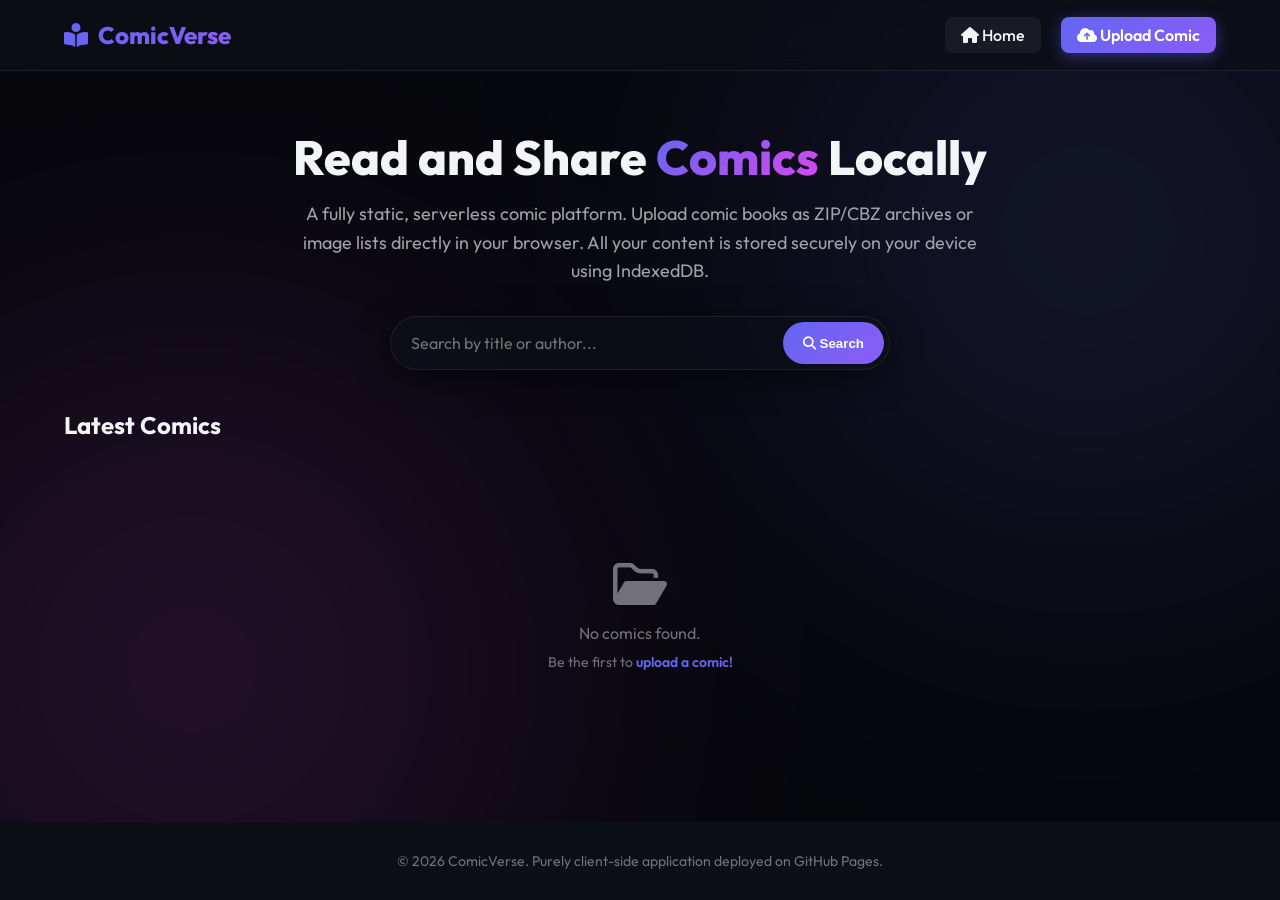
==== index.html @ fcae46ee "Initial comic site" ====
<!DOCTYPE html>
<html lang="en">
<head>
    <meta charset="UTF-8">
    <meta name="viewport" content="width=device-width, initial-scale=1.0">
    <title>ComicVerse - Read and Share Comics</title>
    <!-- FontAwesome for icons -->
    <link rel="stylesheet" href="https://cdnjs.cloudflare.com/ajax/libs/font-awesome/6.4.0/css/all.min.css">
    <!-- Main styles -->
    <link rel="stylesheet" href="static/css/styles.css">
</head>
<body>
    <!-- Background glowing decorative orbs -->
    <div class="glow-bg">
        <div class="glow-orb orb-1"></div>
        <div class="glow-orb orb-2"></div>
    </div>

    <!-- Navigation Header -->
    <header>
        <div class="container navbar">
            <a href="index.html" class="logo">
                <i class="fa-solid fa-book-open-reader"></i>
                <span>ComicVerse</span>
            </a>
            <nav class="nav-links">
                <a href="index.html" class="nav-btn active">
                    <i class="fa-solid fa-house"></i> Home
                </a>
                <a href="upload.html" class="nav-btn nav-btn-primary">
                    <i class="fa-solid fa-cloud-arrow-up"></i> Upload Comic
                </a>
            </nav>
        </div>
    </header>

    <!-- Main Container -->
    <main class="container">
        <!-- Hero Search Section -->
        <section class="hero">
            <h1>Read and Share <span>Comics</span> Locally</h1>
            <p>A fully static, serverless comic platform. Upload comic books as ZIP/CBZ archives or image lists directly in your browser. All your content is stored securely on your device using IndexedDB.</p>
            
            <form action="index.html" method="GET" class="search-form" id="search-form">
                <input type="text" name="search" id="search-input" placeholder="Search by title or author..." class="search-input">
                <button type="submit" class="search-btn">
                    <i class="fa-solid fa-magnifying-glass"></i> Search
                </button>
            </form>
        </section>

        <!-- Comics Grid Section -->
        <section class="container" style="padding: 0;">
            <h2 id="grid-title" style="font-size: 24px; font-weight: 700; margin-bottom: 20px;">Latest Comics</h2>
            
            <div class="comics-grid" id="comics-grid">
                <!-- Loaded dynamically by JavaScript -->
                <div class="no-comics">
                    <i class="fa-solid fa-circle-notch fa-spin" style="font-size: 32px; color: var(--accent-purple); display: block; margin-bottom: 12px;"></i>
                    <p>Loading database...</p>
                </div>
            </div>
        </section>
    </main>

    <!-- Global Footer -->
    <footer>
        <div class="container">
            <p>&copy; 2026 ComicVerse. Purely client-side application deployed on GitHub Pages.</p>
        </div>
    </footer>

    <!-- Database and script -->
    <script src="static/js/db.js"></script>
    <script>
        document.addEventListener('DOMContentLoaded', async () => {
            const searchInput = document.getElementById('search-input');
            const gridTitle = document.getElementById('grid-title');
            const comicsGrid = document.getElementById('comics-grid');

            // Parse query parameters
            const urlParams = new URLSearchParams(window.location.search);
            const searchParam = urlParams.get('search') || '';
            
            if (searchParam) {
                searchInput.value = searchParam;
                gridTitle.innerText = `Search Results for "${searchParam}"`;
            }

            try {
                // Fetch comics from IndexedDB
                const comics = await ComicDB.getAllComics(searchParam);
                comicsGrid.innerHTML = ''; // clear loader

                if (comics.length === 0) {
                    comicsGrid.innerHTML = `
                        <div class="no-comics">
                            <i class="fa-regular fa-folder-open"></i>
                            <p>No comics found.</p>
                            ${!searchParam ? '<p style="font-size:14px; margin-top:10px;">Be the first to <a href="upload.html" style="color:var(--accent-indigo); font-weight:600; text-decoration:none;">upload a comic!</a></p>' : ''}
                        </div>
                    `;
                    return;
                }

                // Render each comic card
                comics.forEach(comic => {
                    const card = document.createElement('a');
                    card.href = `comic.html?id=${comic.id}`;
                    card.className = 'comic-card';

                    // Cover Art Handler
                    let coverHtml = '';
                    if (comic.coverBlob) {
                        const coverUrl = URL.createObjectURL(comic.coverBlob);
                        coverHtml = `<img src="${coverUrl}" alt="${comic.title}" class="comic-cover" onload="window.URL.revokeObjectURL('${coverUrl}')">`;
                        // Note: we can revoke the object URL immediately when loaded to prevent memory leaks
                    } else {
                        coverHtml = `
                            <div class="comic-placeholder-cover">
                                <i class="fa-solid fa-book"></i>
                                <span>${escapeHTML(comic.title)}</span>
                            </div>
                        `;
                    }

                    card.innerHTML = `
                        <div class="comic-cover-wrapper">
                            ${coverHtml}
                        </div>
                        <div class="comic-info">
                            <h3 class="comic-title">${escapeHTML(comic.title)}</h3>
                            <p class="comic-author">
                                <i class="fa-solid fa-user-pen" style="font-size: 11px; margin-right: 4px;"></i>
                                ${escapeHTML(comic.author || 'Unknown Creator')}
                            </p>
                        </div>
                    `;
                    comicsGrid.appendChild(card);
                });

            } catch (err) {
                console.error(err);
                comicsGrid.innerHTML = `
                    <div class="no-comics" style="color:#f87171;">
                        <i class="fa-solid fa-triangle-exclamation"></i>
                        <p>Failed to load database. Please try reloading the page.</p>
                    </div>
                `;
            }

            function escapeHTML(str) {
                if (!str) return '';
                return str.replace(/[&<>'"]/g, 
                    tag => ({ '&': '&amp;', '<': '&lt;', '>': '&gt;', "'": '&#39;', '"': '&quot;' }[tag] || tag)
                );
            }
        });
    </script>
</body>
</html>
---- static/css/styles.css ----
@import url('https://fonts.googleapis.com/css2?family=Outfit:wght@300;400;500;600;700;800&display=swap');

:root {
    --bg-primary: #07080c;
    --bg-secondary: #0d0f17;
    --bg-card: rgba(20, 22, 35, 0.65);
    
    --accent-indigo: #6366f1;
    --accent-purple: #8b5cf6;
    --accent-pink: #d946ef;
    
    --text-primary: #f3f4f6;
    --text-secondary: #a1a1aa;
    --text-muted: #71717a;
    
    --border-color: rgba(255, 255, 255, 0.07);
    --border-hover: rgba(255, 255, 255, 0.15);
    
    --gradient-primary: linear-gradient(135deg, var(--accent-indigo) 0%, var(--accent-purple) 100%);
    --gradient-glow: linear-gradient(135deg, var(--accent-indigo) 0%, var(--accent-pink) 100%);
    
    --glass-bg: rgba(13, 15, 23, 0.75);
    --glass-blur: blur(12px);
    --glass-border: 1px solid rgba(255, 255, 255, 0.08);
    --glass-shadow: 0 8px 32px 0 rgba(0, 0, 0, 0.5);
    
    --transition-smooth: all 0.3s cubic-bezier(0.4, 0, 0.2, 1);
    --transition-bounce: all 0.5s cubic-bezier(0.175, 0.885, 0.32, 1.275);
}

* {
    margin: 0;
    padding: 0;
    box-sizing: border-box;
}

body {
    background-color: var(--bg-primary);
    color: var(--text-primary);
    font-family: 'Outfit', sans-serif;
    min-height: 100vh;
    display: flex;
    flex-direction: column;
    overflow-x: hidden;
}

/* Custom Scrollbar */
::-webkit-scrollbar {
    width: 8px;
    height: 8px;
}
::-webkit-scrollbar-track {
    background: var(--bg-primary);
}
::-webkit-scrollbar-thumb {
    background: rgba(255, 255, 255, 0.1);
    border-radius: 4px;
}
::-webkit-scrollbar-thumb:hover {
    background: var(--accent-purple);
}

/* Base Layout Container */
.container {
    width: 100%;
    max-width: 1200px;
    margin: 0 auto;
    padding: 0 24px;
}

/* Background Glow Effects */
.glow-bg {
    position: fixed;
    top: 0;
    left: 0;
    width: 100%;
    height: 100%;
    pointer-events: none;
    z-index: -1;
    overflow: hidden;
}
.glow-orb {
    position: absolute;
    border-radius: 50%;
    filter: blur(150px);
    opacity: 0.15;
}
.orb-1 {
    top: -10%;
    right: -10%;
    width: 50vw;
    height: 50vw;
    background: var(--accent-indigo);
}
.orb-2 {
    bottom: -10%;
    left: -10%;
    width: 50vw;
    height: 50vw;
    background: var(--accent-pink);
}

/* Header & Navbar */
header {
    background: var(--glass-bg);
    backdrop-filter: var(--glass-blur);
    -webkit-backdrop-filter: var(--glass-blur);
    border-bottom: var(--glass-border);
    position: sticky;
    top: 0;
    z-index: 100;
}
.navbar {
    display: flex;
    justify-content: space-between;
    align-items: center;
    height: 70px;
}
.logo {
    display: flex;
    align-items: center;
    gap: 10px;
    font-size: 24px;
    font-weight: 800;
    text-decoration: none;
    color: var(--text-primary);
    background: var(--gradient-primary);
    -webkit-background-clip: text;
    -webkit-text-fill-color: transparent;
    transition: var(--transition-smooth);
}
.logo:hover {
    transform: scale(1.02);
}
.nav-links {
    display: flex;
    align-items: center;
    gap: 20px;
}
.nav-btn {
    text-decoration: none;
    color: var(--text-secondary);
    font-weight: 500;
    padding: 8px 16px;
    border-radius: 8px;
    transition: var(--transition-smooth);
}
.nav-btn:hover, .nav-btn.active {
    color: var(--text-primary);
    background: rgba(255, 255, 255, 0.05);
}
.nav-btn-primary {
    background: var(--gradient-primary);
    color: white !important;
    font-weight: 600;
    box-shadow: 0 4px 15px rgba(99, 102, 241, 0.4);
}
.nav-btn-primary:hover {
    transform: translateY(-2px);
    box-shadow: 0 6px 20px rgba(99, 102, 241, 0.6);
}

/* Footer */
footer {
    margin-top: auto;
    padding: 30px 0;
    border-top: var(--border-color);
    background: var(--bg-secondary);
    text-align: center;
    color: var(--text-muted);
    font-size: 14px;
}

/* Flash Messages */
.flash-container {
    margin-top: 20px;
}
.flash-message {
    padding: 12px 20px;
    border-radius: 8px;
    margin-bottom: 12px;
    font-weight: 500;
    display: flex;
    justify-content: space-between;
    align-items: center;
    animation: slideDown 0.3s ease;
}
.flash-success {
    background: rgba(16, 185, 129, 0.15);
    border: 1px solid rgba(16, 185, 129, 0.3);
    color: #34d399;
}
.flash-error {
    background: rgba(239, 68, 68, 0.15);
    border: 1px solid rgba(239, 68, 68, 0.3);
    color: #f87171;
}
.flash-warning {
    background: rgba(245, 158, 11, 0.15);
    border: 1px solid rgba(245, 158, 11, 0.3);
    color: #fbbf24;
}

@keyframes slideDown {
    from { transform: translateY(-10px); opacity: 0; }
    to { transform: translateY(0); opacity: 1; }
}

/* Hero Section */
.hero {
    padding: 60px 0 40px;
    text-align: center;
    max-width: 700px;
    margin: 0 auto;
}
.hero h1 {
    font-size: 48px;
    font-weight: 800;
    margin-bottom: 16px;
    line-height: 1.1;
}
.hero h1 span {
    background: var(--gradient-glow);
    -webkit-background-clip: text;
    -webkit-text-fill-color: transparent;
}
.hero p {
    color: var(--text-secondary);
    font-size: 18px;
    margin-bottom: 30px;
    line-height: 1.6;
}

/* Search Bar */
.search-form {
    max-width: 500px;
    margin: 0 auto;
    position: relative;
}
.search-input {
    width: 100%;
    padding: 16px 20px;
    padding-right: 100px;
    background: var(--glass-bg);
    border: var(--glass-border);
    border-radius: 30px;
    color: var(--text-primary);
    font-family: inherit;
    font-size: 16px;
    transition: var(--transition-smooth);
    box-shadow: var(--glass-shadow);
}
.search-input:focus {
    outline: none;
    border-color: var(--accent-indigo);
    box-shadow: 0 0 0 3px rgba(99, 102, 241, 0.25);
}
.search-btn {
    position: absolute;
    right: 6px;
    top: 6px;
    bottom: 6px;
    padding: 0 20px;
    border: none;
    background: var(--gradient-primary);
    color: white;
    border-radius: 24px;
    font-weight: 600;
    cursor: pointer;
    transition: var(--transition-smooth);
}
.search-btn:hover {
    transform: scale(1.03);
}

/* Main Content: Comic Grid */
.comics-grid {
    display: grid;
    grid-template-columns: repeat(auto-fill, minmax(200px, 1fr));
    gap: 30px;
    padding: 40px 0;
}

.no-comics {
    grid-column: 1 / -1;
    text-align: center;
    padding: 60px 0;
    color: var(--text-muted);
}
.no-comics i {
    font-size: 48px;
    margin-bottom: 15px;
    display: block;
}

/* Comic Card */
.comic-card {
    background: var(--bg-card);
    border: var(--glass-border);
    border-radius: 16px;
    overflow: hidden;
    display: flex;
    flex-direction: column;
    text-decoration: none;
    color: inherit;
    transition: var(--transition-bounce);
    box-shadow: var(--glass-shadow);
    position: relative;
}
.comic-card::before {
    content: '';
    position: absolute;
    inset: 0;
    border-radius: 16px;
    padding: 1px;
    background: linear-gradient(to bottom, rgba(255,255,255,0.1), transparent);
    -webkit-mask: linear-gradient(#fff 0 0) content-box, linear-gradient(#fff 0 0);
    -webkit-mask-composite: xor;
    mask-composite: exclude;
    pointer-events: none;
}
.comic-card:hover {
    transform: translateY(-8px) scale(1.02);
    border-color: var(--accent-purple);
    box-shadow: 0 12px 30px rgba(139, 92, 246, 0.2);
}
.comic-cover-wrapper {
    position: relative;
    aspect-ratio: 2 / 3;
    width: 100%;
    overflow: hidden;
    background-color: var(--bg-secondary);
}
.comic-cover {
    width: 100%;
    height: 100%;
    object-fit: cover;
    transition: var(--transition-smooth);
}
.comic-card:hover .comic-cover {
    transform: scale(1.05);
}
.comic-placeholder-cover {
    width: 100%;
    height: 100%;
    display: flex;
    flex-direction: column;
    align-items: center;
    justify-content: center;
    color: var(--text-muted);
    font-weight: 500;
    background: linear-gradient(135deg, #131524 0%, #1e1b29 100%);
    padding: 20px;
    text-align: center;
}
.comic-placeholder-cover i {
    font-size: 32px;
    margin-bottom: 8px;
}
.comic-info {
    padding: 16px;
    display: flex;
    flex-direction: column;
    flex-grow: 1;
}
.comic-title {
    font-size: 16px;
    font-weight: 700;
    margin-bottom: 6px;
    white-space: nowrap;
    overflow: hidden;
    text-overflow: ellipsis;
    color: var(--text-primary);
}
.comic-author {
    font-size: 13px;
    color: var(--text-secondary);
    white-space: nowrap;
    overflow: hidden;
    text-overflow: ellipsis;
    margin-top: auto;
}

/* Comic Details Page */
.detail-layout {
    display: grid;
    grid-template-columns: 300px 1fr;
    gap: 40px;
    padding: 40px 0;
}
@media (max-width: 768px) {
    .detail-layout {
        grid-template-columns: 1fr;
    }
}
.detail-sidebar {
    display: flex;
    flex-direction: column;
    gap: 20px;
}
.detail-cover {
    width: 100%;
    aspect-ratio: 2 / 3;
    object-fit: cover;
    border-radius: 16px;
    border: var(--glass-border);
    box-shadow: var(--glass-shadow);
}
.detail-main {
    display: flex;
    flex-direction: column;
}
.detail-title {
    font-size: 40px;
    font-weight: 800;
    margin-bottom: 10px;
}
.detail-author {
    font-size: 18px;
    color: var(--accent-purple);
    font-weight: 600;
    margin-bottom: 24px;
}
.detail-desc-title {
    font-size: 20px;
    font-weight: 700;
    margin-bottom: 12px;
    border-bottom: 1px solid var(--border-color);
    padding-bottom: 8px;
}
.detail-desc {
    color: var(--text-secondary);
    line-height: 1.7;
    margin-bottom: 30px;
    white-space: pre-line;
}
.detail-actions {
    display: flex;
    gap: 16px;
    margin-bottom: 40px;
}
.btn {
    padding: 12px 24px;
    border-radius: 10px;
    font-weight: 600;
    text-decoration: none;
    display: inline-flex;
    align-items: center;
    justify-content: center;
    gap: 8px;
    cursor: pointer;
    border: none;
    font-family: inherit;
    font-size: 15px;
    transition: var(--transition-smooth);
}
.btn-primary {
    background: var(--gradient-primary);
    color: white;
    box-shadow: 0 4px 15px rgba(99, 102, 241, 0.4);
}
.btn-primary:hover {
    transform: translateY(-2px);
    box-shadow: 0 6px 20px rgba(99, 102, 241, 0.6);
}
.btn-danger {
    background: rgba(239, 68, 68, 0.15);
    border: 1px solid rgba(239, 68, 68, 0.3);
    color: #f87171;
}
.btn-danger:hover {
    background: #ef4444;
    color: white;
}
.pages-preview-grid {
    display: grid;
    grid-template-columns: repeat(auto-fill, minmax(100px, 1fr));
    gap: 16px;
    margin-top: 10px;
}
.page-thumbnail-card {
    aspect-ratio: 2 / 3;
    border-radius: 8px;
    overflow: hidden;
    border: var(--glass-border);
    position: relative;
    background: var(--bg-secondary);
}
.page-thumbnail {
    width: 100%;
    height: 100%;
    object-fit: cover;
}
.page-number-badge {
    position: absolute;
    bottom: 4px;
    right: 4px;
    background: rgba(0, 0, 0, 0.7);
    color: white;
    font-size: 11px;
    padding: 2px 6px;
    border-radius: 4px;
    font-weight: 600;
}

/* Upload Page */
.upload-card {
    background: var(--glass-bg);
    border: var(--glass-border);
    border-radius: 20px;
    padding: 40px;
    max-width: 800px;
    margin: 40px auto;
    box-shadow: var(--glass-shadow);
}
.upload-card h2 {
    font-size: 32px;
    font-weight: 800;
    margin-bottom: 30px;
    text-align: center;
    background: var(--gradient-primary);
    -webkit-background-clip: text;
    -webkit-text-fill-color: transparent;
}
.form-group {
    margin-bottom: 24px;
}
.form-group label {
    display: block;
    font-weight: 600;
    margin-bottom: 8px;
    color: var(--text-secondary);
}
.form-control {
    width: 100%;
    padding: 12px 16px;
    background: rgba(255, 255, 255, 0.03);
    border: var(--glass-border);
    border-radius: 8px;
    color: var(--text-primary);
    font-family: inherit;
    font-size: 15px;
    transition: var(--transition-smooth);
}
.form-control:focus {
    outline: none;
    border-color: var(--accent-indigo);
    background: rgba(255, 255, 255, 0.05);
}
textarea.form-control {
    resize: vertical;
    min-height: 120px;
}

/* Drag and Drop Zone */
.dropzone {
    border: 2px dashed rgba(255, 255, 255, 0.15);
    border-radius: 12px;
    padding: 30px 20px;
    text-align: center;
    background: rgba(255, 255, 255, 0.01);
    cursor: pointer;
    transition: var(--transition-smooth);
    display: flex;
    flex-direction: column;
    align-items: center;
    gap: 10px;
}
.dropzone:hover, .dropzone.dragover {
    border-color: var(--accent-indigo);
    background: rgba(99, 102, 241, 0.03);
}
.dropzone i {
    font-size: 36px;
    color: var(--accent-indigo);
}
.dropzone p {
    font-size: 14px;
    color: var(--text-secondary);
}
.dropzone span {
    font-size: 12px;
    color: var(--text-muted);
}
.file-list-preview {
    margin-top: 15px;
    font-size: 13px;
    color: var(--accent-purple);
    text-align: left;
    max-height: 150px;
    overflow-y: auto;
    padding: 10px;
    background: rgba(0,0,0,0.2);
    border-radius: 6px;
}

/* Toggle Option for Pages Upload */
.upload-method-selector {
    display: flex;
    gap: 16px;
    margin-bottom: 20px;
}
.method-tab {
    flex: 1;
    padding: 12px;
    text-align: center;
    background: rgba(255,255,255,0.03);
    border: var(--glass-border);
    border-radius: 8px;
    cursor: pointer;
    font-weight: 600;
    color: var(--text-secondary);
    transition: var(--transition-smooth);
}
.method-tab.active {
    background: rgba(99, 102, 241, 0.1);
    border-color: var(--accent-indigo);
    color: var(--text-primary);
}

/* Reader CSS - Minimal and Fullscreen-focused */
.reader-body {
    background-color: #030406;
}
.reader-header {
    background: rgba(10, 11, 16, 0.95);
    border-bottom: 1px solid rgba(255, 255, 255, 0.05);
    position: sticky;
    top: 0;
    z-index: 100;
    backdrop-filter: blur(10px);
}
.reader-nav {
    display: flex;
    justify-content: space-between;
    align-items: center;
    height: 60px;
    padding: 0 20px;
}
.reader-title {
    font-size: 18px;
    font-weight: 700;
    color: var(--text-primary);
    text-decoration: none;
    display: flex;
    align-items: center;
    gap: 10px;
}
.reader-controls {
    display: flex;
    align-items: center;
    gap: 16px;
}
.reader-btn {
    background: rgba(255, 255, 255, 0.05);
    border: 1px solid rgba(255, 255, 255, 0.08);
    color: var(--text-primary);
    padding: 8px 12px;
    border-radius: 6px;
    cursor: pointer;
    font-size: 13px;
    font-weight: 600;
    transition: var(--transition-smooth);
    display: flex;
    align-items: center;
    gap: 6px;
}
.reader-btn:hover {
    background: rgba(255, 255, 255, 0.1);
    border-color: var(--accent-indigo);
}
.reader-btn.active {
    background: var(--accent-indigo);
    border-color: var(--accent-indigo);
}

/* Scroll Reader Mode */
.scroll-container {
    max-width: 800px;
    margin: 0 auto;
    padding: 20px 0;
    display: flex;
    flex-direction: column;
    align-items: center;
}
.scroll-page {
    width: 100%;
    margin-bottom: 10px;
    box-shadow: 0 10px 30px rgba(0,0,0,0.5);
    display: block;
}
.scroll-page img {
    width: 100%;
    height: auto;
    display: block;
    border-radius: 4px;
}

/* Slider (Page-by-page) Reader Mode */
.slider-container {
    display: none;
    flex-direction: column;
    align-items: center;
    justify-content: center;
    min-height: calc(100vh - 120px);
    padding: 20px;
    position: relative;
}
.slider-stage {
    max-width: 100%;
    max-height: calc(100vh - 180px);
    position: relative;
    box-shadow: 0 15px 40px rgba(0,0,0,0.7);
    border-radius: 8px;
    overflow: hidden;
}
.slider-image {
    display: block;
    max-width: 100%;
    max-height: calc(100vh - 180px);
    width: auto;
    height: auto;
}
.slider-nav {
    position: absolute;
    top: 0;
    bottom: 0;
    width: 15%;
    display: flex;
    align-items: center;
    justify-content: center;
    background: transparent;
    cursor: pointer;
    transition: var(--transition-smooth);
    opacity: 0;
    border: none;
    outline: none;
}
.slider-nav:hover {
    opacity: 1;
    background: rgba(0, 0, 0, 0.3);
}
.slider-nav-prev {
    left: 0;
}
.slider-nav-next {
    right: 0;
}
.slider-nav i {
    color: white;
    font-size: 32px;
    text-shadow: 0 2px 4px rgba(0,0,0,0.5);
}

.reader-footer-nav {
    display: none;
    align-items: center;
    justify-content: center;
    gap: 20px;
    margin-top: 20px;
    margin-bottom: 20px;
}
.progress-bar-container {
    width: 100%;
    height: 4px;
    background: rgba(255,255,255,0.1);
    position: fixed;
    bottom: 0;
    left: 0;
    z-index: 101;
}
.progress-bar-fill {
    height: 100%;
    background: var(--gradient-primary);
    width: 0%;
    transition: width 0.1s ease;
}
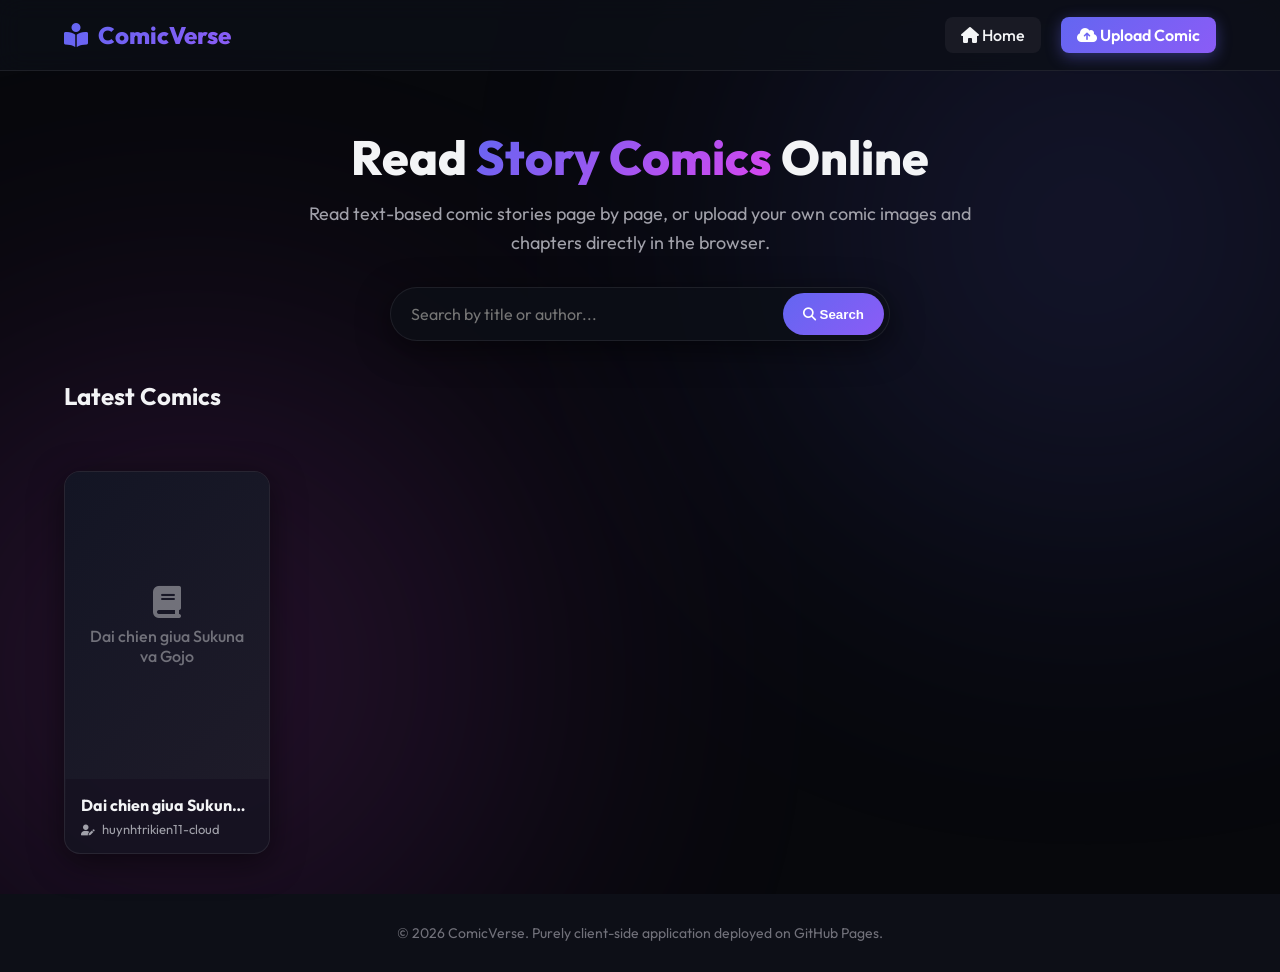
==== commit 01e155dc: "Publish Sukuna Gojo story" ====
--- a/index.html
+++ b/index.html
@@ -38,8 +38,8 @@
     <main class="container">
         <!-- Hero Search Section -->
         <section class="hero">
-            <h1>Read and Share <span>Comics</span> Locally</h1>
-            <p>A fully static, serverless comic platform. Upload comic books as ZIP/CBZ archives or image lists directly in your browser. All your content is stored securely on your device using IndexedDB.</p>
+            <h1>Read <span>Story Comics</span> Online</h1>
+            <p>Read text-based comic stories page by page, or upload your own comic images and chapters directly in the browser.</p>
             
             <form action="index.html" method="GET" class="search-form" id="search-form">
                 <input type="text" name="search" id="search-input" placeholder="Search by title or author..." class="search-input">
@@ -71,6 +71,7 @@
     </footer>
 
     <!-- Database and script -->
+    <script src="static/js/stories.js"></script>
     <script src="static/js/db.js"></script>
     <script>
         document.addEventListener('DOMContentLoaded', async () => {
@@ -89,7 +90,13 @@
 
             try {
                 // Fetch comics from IndexedDB
-                const comics = await ComicDB.getAllComics(searchParam);
+                const savedComics = await ComicDB.getAllComics(searchParam);
+                const query = searchParam.toLowerCase().trim();
+                const staticComics = (window.StaticStories || []).filter(comic => {
+                    if (!query) return true;
+                    return comic.title.toLowerCase().includes(query) || comic.author.toLowerCase().includes(query);
+                });
+                const comics = [...staticComics, ...savedComics];
                 comicsGrid.innerHTML = ''; // clear loader
 
                 if (comics.length === 0) {
@@ -106,7 +113,9 @@
                 // Render each comic card
                 comics.forEach(comic => {
                     const card = document.createElement('a');
-                    card.href = `comic.html?id=${comic.id}`;
+                    card.href = comic.storyText && String(comic.id).includes('-')
+                        ? `comic.html?id=static-${comic.id}`
+                        : `comic.html?id=${comic.id}`;
                     card.className = 'comic-card';
 
                     // Cover Art Handler
--- a/static/css/styles.css
+++ b/static/css/styles.css
@@ -502,6 +502,23 @@
     border-radius: 4px;
     font-weight: 600;
 }
+.story-preview-card {
+    min-height: 140px;
+    border-radius: 8px;
+    border: var(--glass-border);
+    background: rgba(255, 255, 255, 0.03);
+    color: var(--text-secondary);
+    display: flex;
+    flex-direction: column;
+    align-items: center;
+    justify-content: center;
+    gap: 10px;
+    font-weight: 600;
+}
+.story-preview-card i {
+    color: var(--accent-purple);
+    font-size: 28px;
+}
 
 /* Upload Page */
 .upload-card {
@@ -617,6 +634,16 @@
     border-color: var(--accent-indigo);
     color: var(--text-primary);
 }
+.story-textarea {
+    min-height: 360px;
+    line-height: 1.7;
+}
+.form-help {
+    margin-top: 8px;
+    color: var(--text-muted);
+    font-size: 13px;
+    line-height: 1.5;
+}
 
 /* Reader CSS - Minimal and Fullscreen-focused */
 .reader-body {
@@ -714,6 +741,11 @@
     border-radius: 8px;
     overflow: hidden;
 }
+.slider-stage.text-slider-stage {
+    max-height: none;
+    overflow: visible;
+    box-shadow: none;
+}
 .slider-image {
     display: block;
     max-width: 100%;
@@ -721,6 +753,29 @@
     width: auto;
     height: auto;
 }
+.text-page {
+    width: min(760px, calc(100vw - 32px));
+    min-height: calc(100vh - 190px);
+    padding: clamp(28px, 6vw, 64px);
+    background: #101119;
+    border: 1px solid rgba(255, 255, 255, 0.08);
+    border-radius: 8px;
+    box-shadow: 0 15px 40px rgba(0,0,0,0.7);
+    color: #f8fafc;
+    font-family: Georgia, 'Times New Roman', serif;
+    font-size: 22px;
+    line-height: 1.9;
+    white-space: pre-wrap;
+}
+.text-page p {
+    margin-bottom: 1em;
+}
+.text-reader-hint {
+    color: var(--text-muted);
+    font-size: 13px;
+    margin-top: 12px;
+    text-align: center;
+}
 .slider-nav {
     position: absolute;
     top: 0;
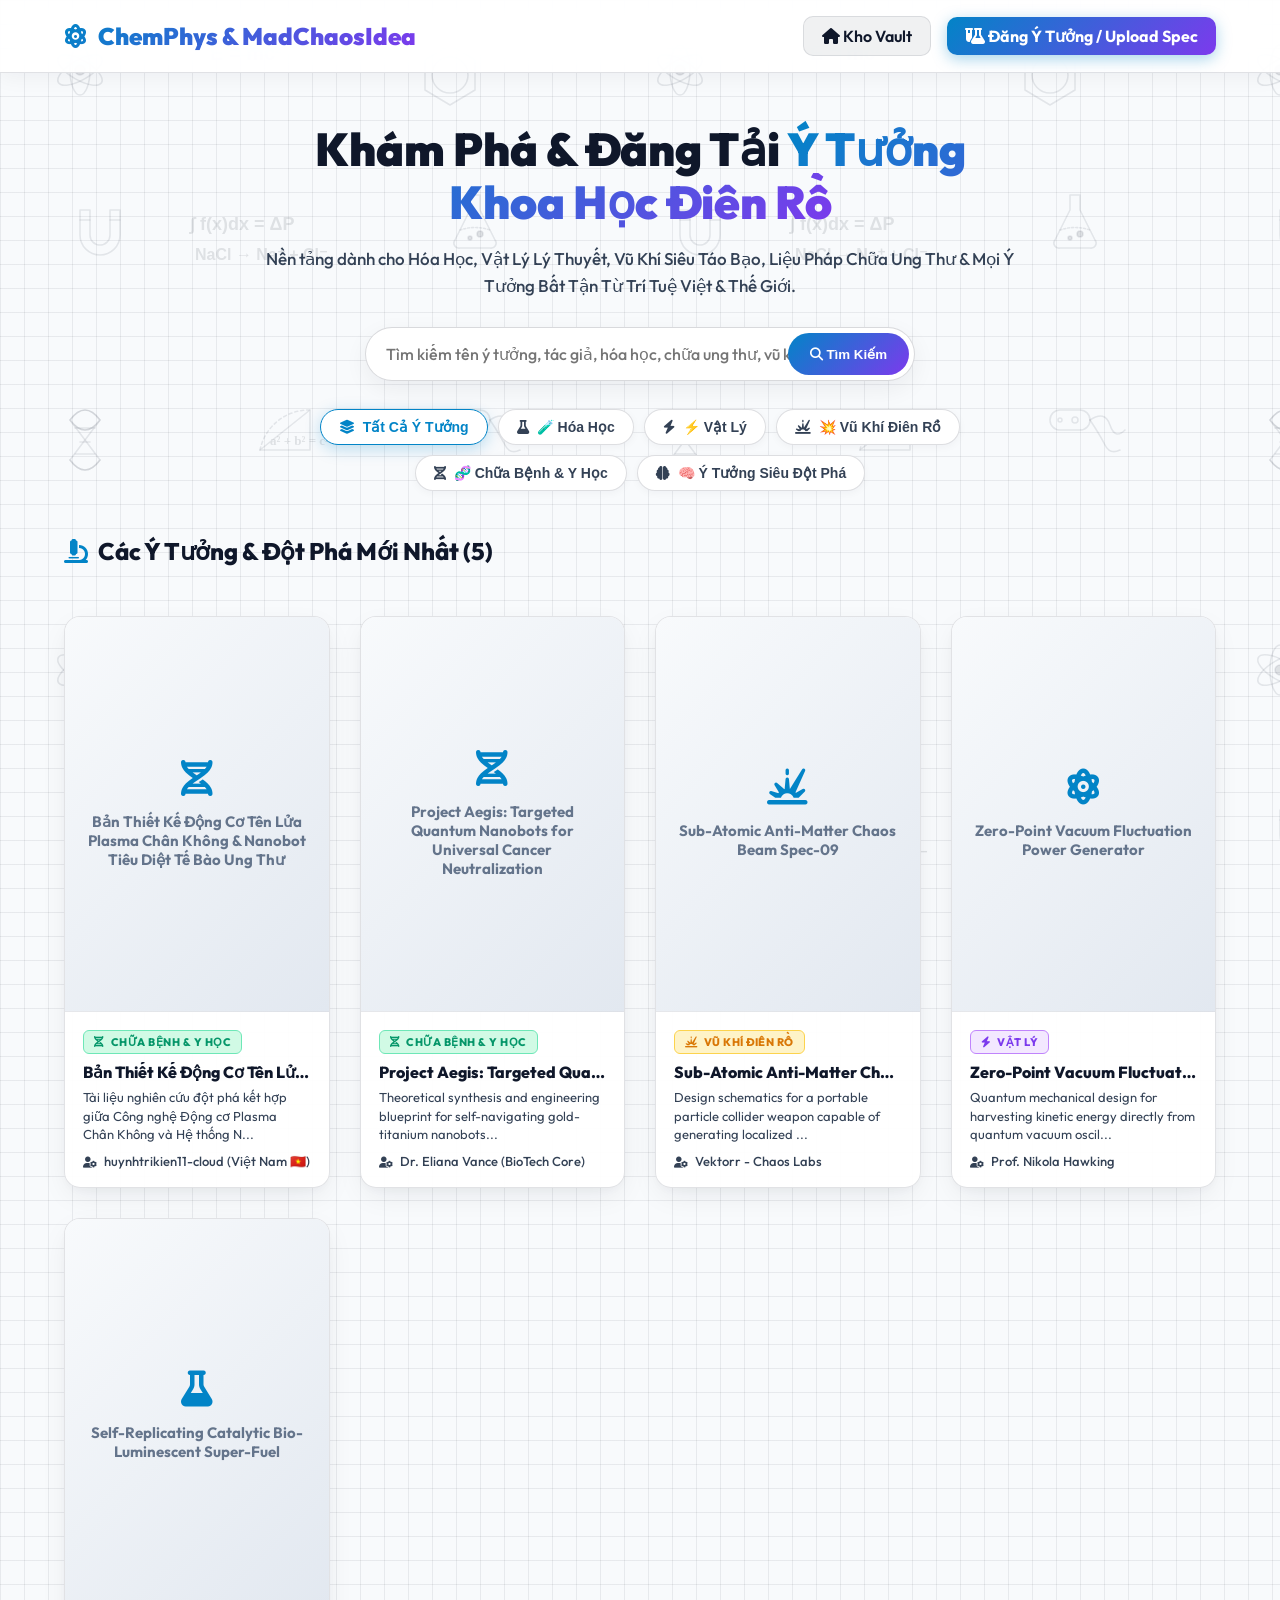
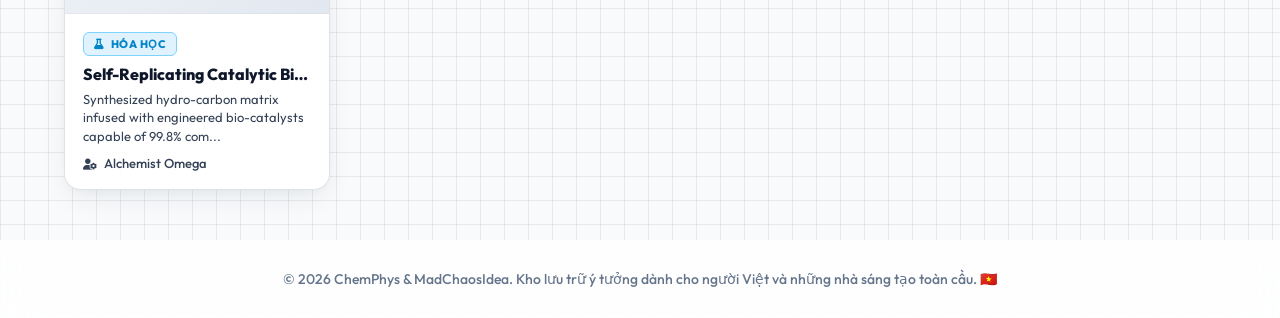
==== commit a21cc34a: "Deploy ChemPhys & MadChaosIdea" ====
--- a/index.html
+++ b/index.html
@@ -3,7 +3,7 @@
 <head>
     <meta charset="UTF-8">
     <meta name="viewport" content="width=device-width, initial-scale=1.0">
-    <title>ComicVerse - Read and Share Comics</title>
+    <title>ChemPhys & MadChaosIdea - Kho Lưu Trữ Ý Tưởng Khoa Học & Siêu Táo Bạo</title>
     <!-- FontAwesome for icons -->
     <link rel="stylesheet" href="https://cdnjs.cloudflare.com/ajax/libs/font-awesome/6.4.0/css/all.min.css">
     <!-- Main styles -->
@@ -20,15 +20,15 @@
     <header>
         <div class="container navbar">
             <a href="index.html" class="logo">
-                <i class="fa-solid fa-book-open-reader"></i>
-                <span>ComicVerse</span>
+                <i class="fa-solid fa-atom"></i>
+                <span>ChemPhys & MadChaosIdea</span>
             </a>
             <nav class="nav-links">
                 <a href="index.html" class="nav-btn active">
-                    <i class="fa-solid fa-house"></i> Home
+                    <i class="fa-solid fa-house"></i> Kho Vault
                 </a>
                 <a href="upload.html" class="nav-btn nav-btn-primary">
-                    <i class="fa-solid fa-cloud-arrow-up"></i> Upload Comic
+                    <i class="fa-solid fa-flask-vial"></i> Đăng Ý Tưởng / Upload Spec
                 </a>
             </nav>
         </div>
@@ -38,26 +38,50 @@
     <main class="container">
         <!-- Hero Search Section -->
         <section class="hero">
-            <h1>Read <span>Story Comics</span> Online</h1>
-            <p>Read text-based comic stories page by page, or upload your own comic images and chapters directly in the browser.</p>
+            <h1>Khám Phá & Đăng Tải <span>Ý Tưởng Khoa Học Điên Rồ</span></h1>
+            <p>Nền tảng dành cho Hóa Học, Vật Lý Lý Thuyết, Vũ Khí Siêu Táo Bạo, Liệu Pháp Chữa Ung Thư & Mọi Ý Tưởng Bất Tận Từ Trí Tuệ Việt & Thế Giới.</p>
             
             <form action="index.html" method="GET" class="search-form" id="search-form">
-                <input type="text" name="search" id="search-input" placeholder="Search by title or author..." class="search-input">
+                <input type="text" name="search" id="search-input" placeholder="Tìm kiếm tên ý tưởng, tác giả, hóa học, chữa ung thư, vũ khí..." class="search-input">
                 <button type="submit" class="search-btn">
-                    <i class="fa-solid fa-magnifying-glass"></i> Search
+                    <i class="fa-solid fa-magnifying-glass"></i> Tìm Kiếm
                 </button>
             </form>
+
+            <!-- Category Filter Pills -->
+            <div class="category-filter-bar" id="category-filter-bar">
+                <button class="cat-pill active" data-category="all">
+                    <i class="fa-solid fa-layer-group"></i> Tất Cả Ý Tưởng
+                </button>
+                <button class="cat-pill" data-category="Chemistry">
+                    <i class="fa-solid fa-flask"></i> 🧪 Hóa Học
+                </button>
+                <button class="cat-pill" data-category="Physics">
+                    <i class="fa-solid fa-bolt"></i> ⚡ Vật Lý
+                </button>
+                <button class="cat-pill" data-category="Mad Chaos Weapons">
+                    <i class="fa-solid fa-explosion"></i> 💥 Vũ Khí Điên Rồ
+                </button>
+                <button class="cat-pill" data-category="Cures & Medical">
+                    <i class="fa-solid fa-dna"></i> 🧬 Chữa Bệnh & Y Học
+                </button>
+                <button class="cat-pill" data-category="Wild Thoughts">
+                    <i class="fa-solid fa-brain"></i> 🧠 Ý Tưởng Siêu Đột Phá
+                </button>
+            </div>
         </section>
 
-        <!-- Comics Grid Section -->
+        <!-- Ideas Grid Section -->
         <section class="container" style="padding: 0;">
-            <h2 id="grid-title" style="font-size: 24px; font-weight: 700; margin-bottom: 20px;">Latest Comics</h2>
+            <h2 id="grid-title" style="font-size: 24px; font-weight: 800; margin-bottom: 20px; display: flex; align-items: center; gap: 10px;">
+                <i class="fa-solid fa-microscope" style="color: var(--accent-cyan);"></i> Các Ý Tưởng & Đột Phá Mới Nhất
+            </h2>
             
             <div class="comics-grid" id="comics-grid">
                 <!-- Loaded dynamically by JavaScript -->
                 <div class="no-comics">
-                    <i class="fa-solid fa-circle-notch fa-spin" style="font-size: 32px; color: var(--accent-purple); display: block; margin-bottom: 12px;"></i>
-                    <p>Loading database...</p>
+                    <i class="fa-solid fa-atom fa-spin" style="font-size: 40px; color: var(--accent-cyan); display: block; margin-bottom: 14px;"></i>
+                    <p>Đang truy cập Kho Dữ Liệu Vault...</p>
                 </div>
             </div>
         </section>
@@ -66,7 +90,7 @@
     <!-- Global Footer -->
     <footer>
         <div class="container">
-            <p>&copy; 2026 ComicVerse. Purely client-side application deployed on GitHub Pages.</p>
+            <p>&copy; 2026 ChemPhys & MadChaosIdea. Kho lưu trữ ý tưởng dành cho người Việt và những nhà sáng tạo toàn cầu. 🇻🇳</p>
         </div>
     </footer>
 
@@ -78,84 +102,140 @@
             const searchInput = document.getElementById('search-input');
             const gridTitle = document.getElementById('grid-title');
             const comicsGrid = document.getElementById('comics-grid');
+            const categoryPills = document.querySelectorAll('.cat-pill');
 
             // Parse query parameters
             const urlParams = new URLSearchParams(window.location.search);
             const searchParam = urlParams.get('search') || '';
-            
+            let activeCategory = urlParams.get('category') || 'all';
+
             if (searchParam) {
                 searchInput.value = searchParam;
-                gridTitle.innerText = `Search Results for "${searchParam}"`;
             }
 
-            try {
-                // Fetch comics from IndexedDB
-                const savedComics = await ComicDB.getAllComics(searchParam);
-                const query = searchParam.toLowerCase().trim();
-                const staticComics = (window.StaticStories || []).filter(comic => {
-                    if (!query) return true;
-                    return comic.title.toLowerCase().includes(query) || comic.author.toLowerCase().includes(query);
+            categoryPills.forEach(pill => {
+                if (pill.getAttribute('data-category').toLowerCase() === activeCategory.toLowerCase()) {
+                    pill.classList.add('active');
+                } else {
+                    pill.classList.remove('active');
+                }
+
+                pill.addEventListener('click', () => {
+                    categoryPills.forEach(p => p.classList.remove('active'));
+                    pill.classList.add('active');
+                    activeCategory = pill.getAttribute('data-category');
+                    renderGrid();
                 });
-                const comics = [...staticComics, ...savedComics];
-                comicsGrid.innerHTML = ''; // clear loader
-
-                if (comics.length === 0) {
+            });
+
+            async function renderGrid() {
+                try {
+                    const query = (searchInput.value || '').toLowerCase().trim();
+                    
+                    const savedIdeas = await IdeaDB.getAllComics(query, activeCategory);
+
+                    const staticIdeas = (window.StaticStories || []).filter(item => {
+                        const matchesCategory = activeCategory === 'all' || 
+                            (item.category && item.category.toLowerCase().includes(activeCategory.toLowerCase())) ||
+                            (activeCategory.toLowerCase().includes(item.category ? item.category.toLowerCase() : ''));
+                        
+                        if (!matchesCategory) return false;
+
+                        if (!query) return true;
+                        return (item.title && item.title.toLowerCase().includes(query)) ||
+                               (item.author && item.author.toLowerCase().includes(query)) ||
+                               (item.description && item.description.toLowerCase().includes(query));
+                    });
+
+                    const allItems = [...savedIdeas, ...staticIdeas];
+                    comicsGrid.innerHTML = '';
+
+                    if (searchParam || activeCategory !== 'all') {
+                        gridTitle.innerHTML = `<i class="fa-solid fa-filter" style="color:var(--accent-cyan);"></i> Kết Quả Lọc (${allItems.length})`;
+                    } else {
+                        gridTitle.innerHTML = `<i class="fa-solid fa-microscope" style="color:var(--accent-cyan);"></i> Các Ý Tưởng & Đột Phá Mới Nhất (${allItems.length})`;
+                    }
+
+                    if (allItems.length === 0) {
+                        comicsGrid.innerHTML = `
+                            <div class="no-comics">
+                                <i class="fa-solid fa-vial-circle-check"></i>
+                                <p>Chưa có ý tưởng nào trong danh mục này.</p>
+                                <p style="font-size:14px; margin-top:10px;">Hãy là người đầu tiên <a href="upload.html" style="color:var(--accent-cyan); font-weight:600; text-decoration:none;">đăng tải ý tưởng đột phá!</a></p>
+                            </div>
+                        `;
+                        return;
+                    }
+
+                    // Render card pointing to idea.html
+                    allItems.forEach(item => {
+                        const card = document.createElement('a');
+                        const isStatic = item.storyText && String(item.id).includes('-') && !Number.isInteger(Number(item.id));
+                        card.href = isStatic ? `idea.html?id=static-${item.id}` : `idea.html?id=${item.id}`;
+                        card.className = 'comic-card';
+
+                        const category = item.category || 'Mad Chaos Ideas';
+                        let badgeHtml = '';
+                        if (category.includes('Chem') || category.includes('Hóa')) {
+                            badgeHtml = `<span class="badge-category badge-chemistry"><i class="fa-solid fa-flask"></i> Hóa Học</span>`;
+                        } else if (category.includes('Phys') || category.includes('Vật Lý')) {
+                            badgeHtml = `<span class="badge-category badge-physics"><i class="fa-solid fa-bolt"></i> Vật Lý</span>`;
+                        } else if (category.includes('Weapon') || category.includes('Vũ Khí')) {
+                            badgeHtml = `<span class="badge-category badge-weapon"><i class="fa-solid fa-explosion"></i> Vũ Khí Điên Rồ</span>`;
+                        } else if (category.includes('Cure') || category.includes('Medic') || category.includes('Chữa')) {
+                            badgeHtml = `<span class="badge-category badge-cure"><i class="fa-solid fa-dna"></i> Chữa Bệnh & Y Học</span>`;
+                        } else {
+                            badgeHtml = `<span class="badge-category badge-wild"><i class="fa-solid fa-brain"></i> Ý Tưởng Điên Rồ</span>`;
+                        }
+
+                        let coverHtml = '';
+                        if (item.coverBlob) {
+                            const coverUrl = URL.createObjectURL(item.coverBlob);
+                            coverHtml = `<img src="${coverUrl}" alt="${escapeHTML(item.title)}" class="comic-cover" onload="window.URL.revokeObjectURL('${coverUrl}')">`;
+                        } else {
+                            let iconClass = 'fa-lightbulb';
+                            if (category.includes('Chem') || category.includes('Hóa')) iconClass = 'fa-flask';
+                            else if (category.includes('Phys') || category.includes('Vật Lý')) iconClass = 'fa-atom';
+                            else if (category.includes('Weapon') || category.includes('Vũ Khí')) iconClass = 'fa-explosion';
+                            else if (category.includes('Cure') || category.includes('Chữa')) iconClass = 'fa-dna';
+
+                            coverHtml = `
+                                <div class="comic-placeholder-cover">
+                                    <i class="fa-solid ${iconClass}"></i>
+                                    <span style="font-weight:700; font-size:15px; margin-top:8px;">${escapeHTML(item.title)}</span>
+                                </div>
+                            `;
+                        }
+
+                        const summary = item.description || item.summary || 'Chưa có mô tả chi tiết.';
+                        const shortSummary = summary.length > 90 ? summary.slice(0, 90) + '...' : summary;
+
+                        card.innerHTML = `
+                            <div class="comic-cover-wrapper">
+                                ${coverHtml}
+                            </div>
+                            <div class="comic-info">
+                                ${badgeHtml}
+                                <h3 class="comic-title" title="${escapeHTML(item.title)}">${escapeHTML(item.title)}</h3>
+                                <p style="font-size:13px; color:var(--text-secondary); margin-bottom:10px; line-height:1.4;">${escapeHTML(shortSummary)}</p>
+                                <p class="comic-author">
+                                    <i class="fa-solid fa-user-gear" style="font-size: 11px; margin-right: 4px;"></i>
+                                    ${escapeHTML(item.author || 'Tác giả Ẩn danh')}
+                                </p>
+                            </div>
+                        `;
+                        comicsGrid.appendChild(card);
+                    });
+
+                } catch (err) {
+                    console.error(err);
                     comicsGrid.innerHTML = `
-                        <div class="no-comics">
-                            <i class="fa-regular fa-folder-open"></i>
-                            <p>No comics found.</p>
-                            ${!searchParam ? '<p style="font-size:14px; margin-top:10px;">Be the first to <a href="upload.html" style="color:var(--accent-indigo); font-weight:600; text-decoration:none;">upload a comic!</a></p>' : ''}
+                        <div class="no-comics" style="color:#f87171;">
+                            <i class="fa-solid fa-triangle-exclamation"></i>
+                            <p>Không thể tải dữ liệu vault. Vui lòng làm mới trang.</p>
                         </div>
                     `;
-                    return;
                 }
-
-                // Render each comic card
-                comics.forEach(comic => {
-                    const card = document.createElement('a');
-                    card.href = comic.storyText && String(comic.id).includes('-')
-                        ? `comic.html?id=static-${comic.id}`
-                        : `comic.html?id=${comic.id}`;
-                    card.className = 'comic-card';
-
-                    // Cover Art Handler
-                    let coverHtml = '';
-                    if (comic.coverBlob) {
-                        const coverUrl = URL.createObjectURL(comic.coverBlob);
-                        coverHtml = `<img src="${coverUrl}" alt="${comic.title}" class="comic-cover" onload="window.URL.revokeObjectURL('${coverUrl}')">`;
-                        // Note: we can revoke the object URL immediately when loaded to prevent memory leaks
-                    } else {
-                        coverHtml = `
-                            <div class="comic-placeholder-cover">
-                                <i class="fa-solid fa-book"></i>
-                                <span>${escapeHTML(comic.title)}</span>
-                            </div>
-                        `;
-                    }
-
-                    card.innerHTML = `
-                        <div class="comic-cover-wrapper">
-                            ${coverHtml}
-                        </div>
-                        <div class="comic-info">
-                            <h3 class="comic-title">${escapeHTML(comic.title)}</h3>
-                            <p class="comic-author">
-                                <i class="fa-solid fa-user-pen" style="font-size: 11px; margin-right: 4px;"></i>
-                                ${escapeHTML(comic.author || 'Unknown Creator')}
-                            </p>
-                        </div>
-                    `;
-                    comicsGrid.appendChild(card);
-                });
-
-            } catch (err) {
-                console.error(err);
-                comicsGrid.innerHTML = `
-                    <div class="no-comics" style="color:#f87171;">
-                        <i class="fa-solid fa-triangle-exclamation"></i>
-                        <p>Failed to load database. Please try reloading the page.</p>
-                    </div>
-                `;
             }
 
             function escapeHTML(str) {
@@ -164,6 +244,8 @@
                     tag => ({ '&': '&amp;', '<': '&lt;', '>': '&gt;', "'": '&#39;', '"': '&quot;' }[tag] || tag)
                 );
             }
+
+            renderGrid();
         });
     </script>
 </body>
--- a/static/css/styles.css
+++ b/static/css/styles.css
@@ -1,31 +1,36 @@
-@import url('https://fonts.googleapis.com/css2?family=Outfit:wght@300;400;500;600;700;800&display=swap');
+@import url('https://fonts.googleapis.com/css2?family=Outfit:wght@300;400;500;600;700;800;900&family=Fira+Code:wght@400;600&display=swap');
 
 :root {
-    --bg-primary: #07080c;
-    --bg-secondary: #0d0f17;
-    --bg-card: rgba(20, 22, 35, 0.65);
+    /* Light Graph Paper Theme Tokens */
+    --bg-primary: #f8fafc;
+    --bg-secondary: #ffffff;
+    --bg-card: rgba(255, 255, 255, 0.94);
     
-    --accent-indigo: #6366f1;
-    --accent-purple: #8b5cf6;
-    --accent-pink: #d946ef;
+    --accent-cyan: #0284c7;
+    --accent-purple: #7c3aed;
+    --accent-amber: #d97706;
+    --accent-emerald: #059669;
+    --accent-pink: #db2777;
+    --accent-indigo: #4f46e5;
     
-    --text-primary: #f3f4f6;
-    --text-secondary: #a1a1aa;
-    --text-muted: #71717a;
+    --text-primary: #0f172a;
+    --text-secondary: #334155;
+    --text-muted: #64748b;
     
-    --border-color: rgba(255, 255, 255, 0.07);
-    --border-hover: rgba(255, 255, 255, 0.15);
+    --border-color: rgba(15, 23, 42, 0.12);
+    --border-hover: rgba(2, 132, 199, 0.5);
     
-    --gradient-primary: linear-gradient(135deg, var(--accent-indigo) 0%, var(--accent-purple) 100%);
-    --gradient-glow: linear-gradient(135deg, var(--accent-indigo) 0%, var(--accent-pink) 100%);
+    --gradient-primary: linear-gradient(135deg, #0284c7 0%, #7c3aed 100%);
+    --gradient-glow: linear-gradient(135deg, #0284c7 0%, #db2777 50%, #d97706 100%);
+    --gradient-chaos: linear-gradient(135deg, #d97706 0%, #dc2626 50%, #db2777 100%);
     
-    --glass-bg: rgba(13, 15, 23, 0.75);
-    --glass-blur: blur(12px);
-    --glass-border: 1px solid rgba(255, 255, 255, 0.08);
-    --glass-shadow: 0 8px 32px 0 rgba(0, 0, 0, 0.5);
+    --glass-bg: rgba(255, 255, 255, 0.92);
+    --glass-blur: blur(16px);
+    --glass-border: 1px solid rgba(15, 23, 42, 0.12);
+    --glass-shadow: 0 10px 30px -5px rgba(15, 23, 42, 0.08), 0 4px 12px -2px rgba(15, 23, 42, 0.04);
     
     --transition-smooth: all 0.3s cubic-bezier(0.4, 0, 0.2, 1);
-    --transition-bounce: all 0.5s cubic-bezier(0.175, 0.885, 0.32, 1.275);
+    --transition-bounce: all 0.4s cubic-bezier(0.175, 0.885, 0.32, 1.275);
 }
 
 * {
@@ -36,6 +41,11 @@
 
 body {
     background-color: var(--bg-primary);
+    /* Notebook Grid Paper Pattern: small black/slate grid lines */
+    background-image: 
+        linear-gradient(rgba(15, 23, 42, 0.07) 1px, transparent 1px),
+        linear-gradient(90deg, rgba(15, 23, 42, 0.07) 1px, transparent 1px);
+    background-size: 24px 24px;
     color: var(--text-primary);
     font-family: 'Outfit', sans-serif;
     min-height: 100vh;
@@ -53,11 +63,11 @@
     background: var(--bg-primary);
 }
 ::-webkit-scrollbar-thumb {
-    background: rgba(255, 255, 255, 0.1);
+    background: rgba(15, 23, 42, 0.2);
     border-radius: 4px;
 }
 ::-webkit-scrollbar-thumb:hover {
-    background: var(--accent-purple);
+    background: var(--accent-cyan);
 }
 
 /* Base Layout Container */
@@ -68,7 +78,7 @@
     padding: 0 24px;
 }
 
-/* Background Glow Effects */
+/* Background Science Doodle Overlay */
 .glow-bg {
     position: fixed;
     top: 0;
@@ -78,26 +88,10 @@
     pointer-events: none;
     z-index: -1;
     overflow: hidden;
-}
-.glow-orb {
-    position: absolute;
-    border-radius: 50%;
-    filter: blur(150px);
-    opacity: 0.15;
-}
-.orb-1 {
-    top: -10%;
-    right: -10%;
-    width: 50vw;
-    height: 50vw;
-    background: var(--accent-indigo);
-}
-.orb-2 {
-    bottom: -10%;
-    left: -10%;
-    width: 50vw;
-    height: 50vw;
-    background: var(--accent-pink);
+    opacity: 0.55;
+    background-image: url("data:image/svg+xml,%3Csvg xmlns='http://www.w3.org/2000/svg' width='600' height='600' viewBox='0 0 600 600' fill='none' stroke='rgba(15, 23, 42, 0.16)' stroke-width='1.6' stroke-linecap='round' stroke-linejoin='round'%3E%3Cg transform='translate(50, 40)'%3E%3Ccircle cx='30' cy='30' r='5' fill='rgba(15, 23, 42, 0.2)' /%3E%3Cellipse cx='30' cy='30' rx='25' ry='10' transform='rotate(30 30 30)' /%3E%3Cellipse cx='30' cy='30' rx='25' ry='10' transform='rotate(-30 30 30)' /%3E%3Cellipse cx='30' cy='30' rx='25' ry='10' transform='rotate(90 30 30)' /%3E%3C/g%3E%3Ctext x='210' y='60' font-family='sans-serif' font-size='20' font-weight='bold' fill='rgba(15, 23, 42, 0.22)' stroke='none'%3EE = mc²%3C/text%3E%3Cg transform='translate(420, 40)'%3E%3Cpolygon points='30,5 55,20 55,50 30,65 5,50 5,20' /%3E%3Ccircle cx='30' cy='35' r='18' /%3E%3C/g%3E%3Cg transform='translate(70, 200)'%3E%3Cpath d='M10,10 L10,35 A20,20 0 0,0 50,35 L50,10 L40,10 L40,35 A10,10 0 0,1 20,35 L20,10 Z' /%3E%3Cline x1='10' y1='20' x2='20' y2='20' /%3E%3Cline x1='40' y1='20' x2='50' y2='20' /%3E%3C/g%3E%3Ctext x='190' y='230' font-family='sans-serif' font-size='18' font-weight='bold' fill='rgba(15, 23, 42, 0.2)' stroke='none'%3E∫ f(x)dx = ΔP%3C/text%3E%3Ctext x='195' y='260' font-family='sans-serif' font-size='16' font-weight='bold' fill='rgba(15, 23, 42, 0.2)' stroke='none'%3ENaCl → Na⁺ + Cl⁻%3C/text%3E%3Cg transform='translate(450, 190)'%3E%3Cpath d='M20,5 L30,5 L30,20 L45,50 A5,5 0 0,1 40,58 L10,58 A5,5 0 0,1 5,50 L20,20 Z' /%3E%3Cpath d='M10,40 Q25,35 40,40' stroke-dasharray='2 2' /%3E%3Ccircle cx='20' cy='48' r='2' fill='rgba(15, 23, 42, 0.2)' /%3E%3Ccircle cx='30' cy='44' r='3' fill='rgba(15, 23, 42, 0.2)' /%3E%3C/g%3E%3Cg transform='translate(60, 410)'%3E%3Cpath d='M10,10 Q25,30 40,10 Q25,-10 10,10 Q25,30 40,50 Q25,70 10,50' /%3E%3Cpath d='M40,10 Q25,30 10,10 Q25,-10 40,10 Q25,30 10,50 Q25,70 40,50' /%3E%3Cline x1='15' y1='18' x2='35' y2='18' /%3E%3Cline x1='20' y1='32' x2='30' y2='32' /%3E%3Cline x1='15' y1='44' x2='35' y2='44' /%3E%3C/g%3E%3Cg transform='translate(250, 400)'%3E%3Cpolygon points='10,50 60,50 60,10' /%3E%3Cpath d='M10,50 A50,50 0 0,1 60,10' stroke-dasharray='3 3' /%3E%3Ctext x='20' y='45' font-size='13' font-weight='bold' fill='rgba(15, 23, 42, 0.2)' stroke='none'%3Ea² + b² = c²%3C/text%3E%3C/g%3E%3Cg transform='translate(440, 400)'%3E%3Crect x='10' y='10' width='40' height='20' rx='10' /%3E%3Cpath d='M50,20 Q65,10 70,25 Q75,40 85,30' /%3E%3Cpath d='M50,20 Q60,35 65,45 Q70,55 80,50' /%3E%3Ccircle cx='20' cy='20' r='2' /%3E%3Ccircle cx='35' cy='20' r='3' /%3E%3C/g%3E%3C/svg%3E");
+    background-repeat: repeat;
+    background-size: 600px 600px;
 }
 
 /* Header & Navbar */
@@ -109,19 +103,20 @@
     position: sticky;
     top: 0;
     z-index: 100;
+    box-shadow: 0 4px 20px rgba(15, 23, 42, 0.05);
 }
 .navbar {
     display: flex;
     justify-content: space-between;
     align-items: center;
-    height: 70px;
+    height: 72px;
 }
 .logo {
     display: flex;
     align-items: center;
     gap: 10px;
     font-size: 24px;
-    font-weight: 800;
+    font-weight: 900;
     text-decoration: none;
     color: var(--text-primary);
     background: var(--gradient-primary);
@@ -135,29 +130,32 @@
 .nav-links {
     display: flex;
     align-items: center;
-    gap: 20px;
+    gap: 16px;
 }
 .nav-btn {
     text-decoration: none;
     color: var(--text-secondary);
-    font-weight: 500;
-    padding: 8px 16px;
-    border-radius: 8px;
-    transition: var(--transition-smooth);
+    font-weight: 600;
+    padding: 9px 18px;
+    border-radius: 10px;
+    transition: var(--transition-smooth);
+    border: 1px solid transparent;
 }
 .nav-btn:hover, .nav-btn.active {
     color: var(--text-primary);
-    background: rgba(255, 255, 255, 0.05);
+    background: rgba(15, 23, 42, 0.06);
+    border-color: rgba(15, 23, 42, 0.1);
 }
 .nav-btn-primary {
     background: var(--gradient-primary);
     color: white !important;
-    font-weight: 600;
-    box-shadow: 0 4px 15px rgba(99, 102, 241, 0.4);
+    font-weight: 700;
+    box-shadow: 0 4px 15px rgba(2, 132, 199, 0.35);
+    border: none;
 }
 .nav-btn-primary:hover {
     transform: translateY(-2px);
-    box-shadow: 0 6px 20px rgba(99, 102, 241, 0.6);
+    box-shadow: 0 6px 20px rgba(2, 132, 199, 0.5);
 }
 
 /* Footer */
@@ -165,120 +163,161 @@
     margin-top: auto;
     padding: 30px 0;
     border-top: var(--border-color);
-    background: var(--bg-secondary);
+    background: rgba(255, 255, 255, 0.85);
+    backdrop-filter: var(--glass-blur);
     text-align: center;
     color: var(--text-muted);
     font-size: 14px;
-}
-
-/* Flash Messages */
-.flash-container {
-    margin-top: 20px;
-}
-.flash-message {
-    padding: 12px 20px;
-    border-radius: 8px;
-    margin-bottom: 12px;
     font-weight: 500;
-    display: flex;
-    justify-content: space-between;
-    align-items: center;
-    animation: slideDown 0.3s ease;
-}
-.flash-success {
-    background: rgba(16, 185, 129, 0.15);
-    border: 1px solid rgba(16, 185, 129, 0.3);
-    color: #34d399;
-}
-.flash-error {
-    background: rgba(239, 68, 68, 0.15);
-    border: 1px solid rgba(239, 68, 68, 0.3);
-    color: #f87171;
-}
-.flash-warning {
-    background: rgba(245, 158, 11, 0.15);
-    border: 1px solid rgba(245, 158, 11, 0.3);
-    color: #fbbf24;
-}
-
-@keyframes slideDown {
-    from { transform: translateY(-10px); opacity: 0; }
-    to { transform: translateY(0); opacity: 1; }
 }
 
 /* Hero Section */
 .hero {
-    padding: 60px 0 40px;
+    padding: 50px 0 35px;
     text-align: center;
-    max-width: 700px;
+    max-width: 750px;
     margin: 0 auto;
 }
 .hero h1 {
-    font-size: 48px;
-    font-weight: 800;
+    font-size: 46px;
+    font-weight: 900;
     margin-bottom: 16px;
-    line-height: 1.1;
+    line-height: 1.15;
+    color: var(--text-primary);
 }
 .hero h1 span {
-    background: var(--gradient-glow);
+    background: var(--gradient-primary);
     -webkit-background-clip: text;
     -webkit-text-fill-color: transparent;
 }
 .hero p {
     color: var(--text-secondary);
-    font-size: 18px;
-    margin-bottom: 30px;
+    font-size: 17px;
+    margin-bottom: 28px;
     line-height: 1.6;
+    font-weight: 500;
 }
 
 /* Search Bar */
 .search-form {
-    max-width: 500px;
+    max-width: 550px;
     margin: 0 auto;
     position: relative;
 }
 .search-input {
     width: 100%;
     padding: 16px 20px;
-    padding-right: 100px;
-    background: var(--glass-bg);
-    border: var(--glass-border);
+    padding-right: 120px;
+    background: #ffffff;
+    border: 1px solid rgba(15, 23, 42, 0.16);
     border-radius: 30px;
     color: var(--text-primary);
     font-family: inherit;
     font-size: 16px;
-    transition: var(--transition-smooth);
-    box-shadow: var(--glass-shadow);
+    font-weight: 500;
+    transition: var(--transition-smooth);
+    box-shadow: 0 8px 25px rgba(15, 23, 42, 0.06);
 }
 .search-input:focus {
     outline: none;
-    border-color: var(--accent-indigo);
-    box-shadow: 0 0 0 3px rgba(99, 102, 241, 0.25);
+    border-color: var(--accent-cyan);
+    box-shadow: 0 0 0 3px rgba(2, 132, 199, 0.2);
 }
 .search-btn {
     position: absolute;
     right: 6px;
     top: 6px;
     bottom: 6px;
-    padding: 0 20px;
+    padding: 0 22px;
     border: none;
     background: var(--gradient-primary);
     color: white;
     border-radius: 24px;
+    font-weight: 700;
+    cursor: pointer;
+    transition: var(--transition-smooth);
+}
+.search-btn:hover {
+    transform: scale(1.03);
+    box-shadow: 0 4px 15px rgba(2, 132, 199, 0.4);
+}
+
+/* Category Filter Bar */
+.category-filter-bar {
+    display: flex;
+    flex-wrap: wrap;
+    justify-content: center;
+    gap: 10px;
+    margin: 28px 0 10px;
+}
+.cat-pill {
+    padding: 9px 18px;
+    border-radius: 20px;
+    background: #ffffff;
+    border: 1px solid rgba(15, 23, 42, 0.14);
+    color: var(--text-secondary);
+    font-size: 14px;
     font-weight: 600;
     cursor: pointer;
     transition: var(--transition-smooth);
-}
-.search-btn:hover {
-    transform: scale(1.03);
-}
-
-/* Main Content: Comic Grid */
+    display: inline-flex;
+    align-items: center;
+    gap: 8px;
+    box-shadow: 0 2px 8px rgba(15, 23, 42, 0.04);
+}
+.cat-pill:hover, .cat-pill.active {
+    background: #ffffff;
+    color: var(--accent-cyan);
+    border-color: var(--accent-cyan);
+    box-shadow: 0 4px 16px rgba(2, 132, 199, 0.25);
+}
+
+/* Category Badges */
+.badge-category {
+    display: inline-flex;
+    align-items: center;
+    gap: 6px;
+    padding: 4px 10px;
+    border-radius: 6px;
+    font-size: 11px;
+    font-weight: 800;
+    text-transform: uppercase;
+    letter-spacing: 0.5px;
+    width: fit-content;
+    margin-bottom: 8px;
+}
+.badge-chemistry {
+    background: #e0f2fe;
+    border: 1px solid #7dd3fc;
+    color: #0284c7;
+}
+.badge-physics {
+    background: #f3e8ff;
+    border: 1px solid #c084fc;
+    color: #7c3aed;
+}
+.badge-weapon {
+    background: #fef3c7;
+    border: 1px solid #fcd34d;
+    color: #d97706;
+}
+.badge-cure {
+    background: #d1fae5;
+    border: 1px solid #6ee7b7;
+    color: #059669;
+}
+.badge-wild {
+    background: #fce7f3;
+    border: 1px solid #f472b6;
+    color: #db2777;
+}
+
+/* Main Content: Idea Grid */
 .comics-grid {
     display: grid;
-    grid-template-columns: repeat(auto-fill, minmax(200px, 1fr));
+    grid-template-columns: repeat(auto-fill, minmax(260px, 1fr));
     gap: 30px;
-    padding: 40px 0;
+    padding: 30px 0 50px;
 }
 
 .no-comics {
@@ -293,10 +332,10 @@
     display: block;
 }
 
-/* Comic Card */
+/* Spec Card (Graph Paper Card Style) */
 .comic-card {
     background: var(--bg-card);
-    border: var(--glass-border);
+    border: 1px solid rgba(15, 23, 42, 0.12);
     border-radius: 16px;
     overflow: hidden;
     display: flex;
@@ -307,29 +346,17 @@
     box-shadow: var(--glass-shadow);
     position: relative;
 }
-.comic-card::before {
-    content: '';
-    position: absolute;
-    inset: 0;
-    border-radius: 16px;
-    padding: 1px;
-    background: linear-gradient(to bottom, rgba(255,255,255,0.1), transparent);
-    -webkit-mask: linear-gradient(#fff 0 0) content-box, linear-gradient(#fff 0 0);
-    -webkit-mask-composite: xor;
-    mask-composite: exclude;
-    pointer-events: none;
-}
 .comic-card:hover {
     transform: translateY(-8px) scale(1.02);
-    border-color: var(--accent-purple);
-    box-shadow: 0 12px 30px rgba(139, 92, 246, 0.2);
+    border-color: var(--accent-cyan);
+    box-shadow: 0 16px 36px -8px rgba(2, 132, 199, 0.25);
 }
 .comic-cover-wrapper {
     position: relative;
     aspect-ratio: 2 / 3;
     width: 100%;
     overflow: hidden;
-    background-color: var(--bg-secondary);
+    background-color: #f1f5f9;
 }
 .comic-cover {
     width: 100%;
@@ -348,24 +375,26 @@
     align-items: center;
     justify-content: center;
     color: var(--text-muted);
-    font-weight: 500;
-    background: linear-gradient(135deg, #131524 0%, #1e1b29 100%);
+    font-weight: 600;
+    background: linear-gradient(135deg, #f8fafc 0%, #e2e8f0 100%);
     padding: 20px;
     text-align: center;
+    border-bottom: 1px solid rgba(15, 23, 42, 0.08);
 }
 .comic-placeholder-cover i {
-    font-size: 32px;
+    font-size: 36px;
     margin-bottom: 8px;
+    color: var(--accent-cyan);
 }
 .comic-info {
-    padding: 16px;
+    padding: 18px;
     display: flex;
     flex-direction: column;
     flex-grow: 1;
 }
 .comic-title {
     font-size: 16px;
-    font-weight: 700;
+    font-weight: 800;
     margin-bottom: 6px;
     white-space: nowrap;
     overflow: hidden;
@@ -379,9 +408,10 @@
     overflow: hidden;
     text-overflow: ellipsis;
     margin-top: auto;
-}
-
-/* Comic Details Page */
+    font-weight: 500;
+}
+
+/* Detail Page Layout */
 .detail-layout {
     display: grid;
     grid-template-columns: 300px 1fr;
@@ -403,7 +433,7 @@
     aspect-ratio: 2 / 3;
     object-fit: cover;
     border-radius: 16px;
-    border: var(--glass-border);
+    border: 1px solid rgba(15, 23, 42, 0.12);
     box-shadow: var(--glass-shadow);
 }
 .detail-main {
@@ -411,28 +441,32 @@
     flex-direction: column;
 }
 .detail-title {
-    font-size: 40px;
-    font-weight: 800;
+    font-size: 38px;
+    font-weight: 900;
     margin-bottom: 10px;
+    color: var(--text-primary);
 }
 .detail-author {
-    font-size: 18px;
-    color: var(--accent-purple);
-    font-weight: 600;
+    font-size: 17px;
+    color: var(--accent-cyan);
+    font-weight: 700;
     margin-bottom: 24px;
 }
 .detail-desc-title {
     font-size: 20px;
-    font-weight: 700;
+    font-weight: 800;
     margin-bottom: 12px;
-    border-bottom: 1px solid var(--border-color);
+    border-bottom: 2px solid rgba(15, 23, 42, 0.1);
     padding-bottom: 8px;
+    color: var(--text-primary);
 }
 .detail-desc {
     color: var(--text-secondary);
     line-height: 1.7;
     margin-bottom: 30px;
     white-space: pre-line;
+    font-size: 15px;
+    font-weight: 500;
 }
 .detail-actions {
     display: flex;
@@ -442,7 +476,7 @@
 .btn {
     padding: 12px 24px;
     border-radius: 10px;
-    font-weight: 600;
+    font-weight: 700;
     text-decoration: none;
     display: inline-flex;
     align-items: center;
@@ -457,24 +491,24 @@
 .btn-primary {
     background: var(--gradient-primary);
     color: white;
-    box-shadow: 0 4px 15px rgba(99, 102, 241, 0.4);
+    box-shadow: 0 4px 15px rgba(2, 132, 199, 0.35);
 }
 .btn-primary:hover {
     transform: translateY(-2px);
-    box-shadow: 0 6px 20px rgba(99, 102, 241, 0.6);
+    box-shadow: 0 6px 20px rgba(2, 132, 199, 0.5);
 }
 .btn-danger {
-    background: rgba(239, 68, 68, 0.15);
-    border: 1px solid rgba(239, 68, 68, 0.3);
-    color: #f87171;
+    background: rgba(220, 38, 38, 0.12);
+    border: 1px solid rgba(220, 38, 38, 0.3);
+    color: #dc2626;
 }
 .btn-danger:hover {
-    background: #ef4444;
+    background: #dc2626;
     color: white;
 }
 .pages-preview-grid {
     display: grid;
-    grid-template-columns: repeat(auto-fill, minmax(100px, 1fr));
+    grid-template-columns: repeat(auto-fill, minmax(110px, 1fr));
     gap: 16px;
     margin-top: 10px;
 }
@@ -482,9 +516,9 @@
     aspect-ratio: 2 / 3;
     border-radius: 8px;
     overflow: hidden;
-    border: var(--glass-border);
+    border: 1px solid rgba(15, 23, 42, 0.12);
     position: relative;
-    background: var(--bg-secondary);
+    background: #f1f5f9;
 }
 .page-thumbnail {
     width: 100%;
@@ -495,44 +529,44 @@
     position: absolute;
     bottom: 4px;
     right: 4px;
-    background: rgba(0, 0, 0, 0.7);
+    background: rgba(15, 23, 42, 0.85);
     color: white;
     font-size: 11px;
     padding: 2px 6px;
     border-radius: 4px;
-    font-weight: 600;
+    font-weight: 700;
 }
 .story-preview-card {
     min-height: 140px;
     border-radius: 8px;
-    border: var(--glass-border);
-    background: rgba(255, 255, 255, 0.03);
+    border: 1px dashed rgba(15, 23, 42, 0.2);
+    background: #ffffff;
     color: var(--text-secondary);
     display: flex;
     flex-direction: column;
     align-items: center;
     justify-content: center;
     gap: 10px;
-    font-weight: 600;
+    font-weight: 700;
 }
 .story-preview-card i {
-    color: var(--accent-purple);
+    color: var(--accent-cyan);
     font-size: 28px;
 }
 
-/* Upload Page */
+/* Upload Card (Graph Paper Notebook Card) */
 .upload-card {
-    background: var(--glass-bg);
-    border: var(--glass-border);
+    background: #ffffff;
+    border: 1px solid rgba(15, 23, 42, 0.14);
     border-radius: 20px;
     padding: 40px;
     max-width: 800px;
     margin: 40px auto;
-    box-shadow: var(--glass-shadow);
+    box-shadow: 0 15px 40px rgba(15, 23, 42, 0.08);
 }
 .upload-card h2 {
     font-size: 32px;
-    font-weight: 800;
+    font-weight: 900;
     margin-bottom: 30px;
     text-align: center;
     background: var(--gradient-primary);
@@ -544,25 +578,27 @@
 }
 .form-group label {
     display: block;
-    font-weight: 600;
+    font-weight: 700;
     margin-bottom: 8px;
-    color: var(--text-secondary);
+    color: var(--text-primary);
 }
 .form-control {
     width: 100%;
-    padding: 12px 16px;
-    background: rgba(255, 255, 255, 0.03);
-    border: var(--glass-border);
-    border-radius: 8px;
+    padding: 13px 16px;
+    background: #f8fafc;
+    border: 1px solid rgba(15, 23, 42, 0.16);
+    border-radius: 10px;
     color: var(--text-primary);
     font-family: inherit;
     font-size: 15px;
+    font-weight: 500;
     transition: var(--transition-smooth);
 }
 .form-control:focus {
     outline: none;
-    border-color: var(--accent-indigo);
-    background: rgba(255, 255, 255, 0.05);
+    border-color: var(--accent-cyan);
+    background: #ffffff;
+    box-shadow: 0 0 0 3px rgba(2, 132, 199, 0.18);
 }
 textarea.form-control {
     resize: vertical;
@@ -571,11 +607,11 @@
 
 /* Drag and Drop Zone */
 .dropzone {
-    border: 2px dashed rgba(255, 255, 255, 0.15);
+    border: 2px dashed rgba(15, 23, 42, 0.2);
     border-radius: 12px;
     padding: 30px 20px;
     text-align: center;
-    background: rgba(255, 255, 255, 0.01);
+    background: #f8fafc;
     cursor: pointer;
     transition: var(--transition-smooth);
     display: flex;
@@ -584,16 +620,17 @@
     gap: 10px;
 }
 .dropzone:hover, .dropzone.dragover {
-    border-color: var(--accent-indigo);
-    background: rgba(99, 102, 241, 0.03);
+    border-color: var(--accent-cyan);
+    background: rgba(2, 132, 199, 0.04);
 }
 .dropzone i {
     font-size: 36px;
-    color: var(--accent-indigo);
+    color: var(--accent-cyan);
 }
 .dropzone p {
     font-size: 14px;
     color: var(--text-secondary);
+    font-weight: 600;
 }
 .dropzone span {
     font-size: 12px;
@@ -607,11 +644,11 @@
     max-height: 150px;
     overflow-y: auto;
     padding: 10px;
-    background: rgba(0,0,0,0.2);
+    background: #f1f5f9;
     border-radius: 6px;
 }
 
-/* Toggle Option for Pages Upload */
+/* Method Selector Tabs */
 .upload-method-selector {
     display: flex;
     gap: 16px;
@@ -621,18 +658,19 @@
     flex: 1;
     padding: 12px;
     text-align: center;
-    background: rgba(255,255,255,0.03);
-    border: var(--glass-border);
+    background: #f8fafc;
+    border: 1px solid rgba(15, 23, 42, 0.14);
     border-radius: 8px;
     cursor: pointer;
-    font-weight: 600;
+    font-weight: 700;
     color: var(--text-secondary);
     transition: var(--transition-smooth);
 }
 .method-tab.active {
-    background: rgba(99, 102, 241, 0.1);
-    border-color: var(--accent-indigo);
-    color: var(--text-primary);
+    background: #ffffff;
+    border-color: var(--accent-cyan);
+    color: var(--accent-cyan);
+    box-shadow: 0 4px 14px rgba(2, 132, 199, 0.15);
 }
 .story-textarea {
     min-height: 360px;
@@ -645,13 +683,13 @@
     line-height: 1.5;
 }
 
-/* Reader CSS - Minimal and Fullscreen-focused */
+/* Spec Reader View */
 .reader-body {
-    background-color: #030406;
+    background-color: #f1f5f9 !important;
 }
 .reader-header {
-    background: rgba(10, 11, 16, 0.95);
-    border-bottom: 1px solid rgba(255, 255, 255, 0.05);
+    background: rgba(255, 255, 255, 0.95);
+    border-bottom: 1px solid rgba(15, 23, 42, 0.1);
     position: sticky;
     top: 0;
     z-index: 100;
@@ -666,7 +704,7 @@
 }
 .reader-title {
     font-size: 18px;
-    font-weight: 700;
+    font-weight: 800;
     color: var(--text-primary);
     text-decoration: none;
     display: flex;
@@ -679,51 +717,53 @@
     gap: 16px;
 }
 .reader-btn {
-    background: rgba(255, 255, 255, 0.05);
-    border: 1px solid rgba(255, 255, 255, 0.08);
-    color: var(--text-primary);
-    padding: 8px 12px;
-    border-radius: 6px;
+    background: #f8fafc;
+    border: 1px solid rgba(15, 23, 42, 0.14);
+    color: var(--text-primary);
+    padding: 8px 14px;
+    border-radius: 8px;
     cursor: pointer;
     font-size: 13px;
-    font-weight: 600;
+    font-weight: 700;
     transition: var(--transition-smooth);
     display: flex;
     align-items: center;
     gap: 6px;
 }
 .reader-btn:hover {
-    background: rgba(255, 255, 255, 0.1);
-    border-color: var(--accent-indigo);
+    background: #ffffff;
+    border-color: var(--accent-cyan);
+    color: var(--accent-cyan);
 }
 .reader-btn.active {
-    background: var(--accent-indigo);
-    border-color: var(--accent-indigo);
+    background: var(--accent-cyan);
+    border-color: var(--accent-cyan);
+    color: white;
 }
 
 /* Scroll Reader Mode */
 .scroll-container {
-    max-width: 800px;
+    max-width: 860px;
     margin: 0 auto;
-    padding: 20px 0;
+    padding: 24px 0;
     display: flex;
     flex-direction: column;
     align-items: center;
 }
 .scroll-page {
     width: 100%;
-    margin-bottom: 10px;
-    box-shadow: 0 10px 30px rgba(0,0,0,0.5);
+    margin-bottom: 20px;
+    box-shadow: 0 10px 30px rgba(15, 23, 42, 0.08);
     display: block;
 }
 .scroll-page img {
     width: 100%;
     height: auto;
     display: block;
-    border-radius: 4px;
-}
-
-/* Slider (Page-by-page) Reader Mode */
+    border-radius: 8px;
+}
+
+/* Slider Reader Mode */
 .slider-container {
     display: none;
     flex-direction: column;
@@ -737,7 +777,7 @@
     max-width: 100%;
     max-height: calc(100vh - 180px);
     position: relative;
-    box-shadow: 0 15px 40px rgba(0,0,0,0.7);
+    box-shadow: 0 15px 40px rgba(15, 23, 42, 0.12);
     border-radius: 8px;
     overflow: hidden;
 }
@@ -754,27 +794,45 @@
     height: auto;
 }
 .text-page {
-    width: min(760px, calc(100vw - 32px));
-    min-height: calc(100vh - 190px);
-    padding: clamp(28px, 6vw, 64px);
-    background: #101119;
-    border: 1px solid rgba(255, 255, 255, 0.08);
-    border-radius: 8px;
-    box-shadow: 0 15px 40px rgba(0,0,0,0.7);
-    color: #f8fafc;
-    font-family: Georgia, 'Times New Roman', serif;
-    font-size: 22px;
-    line-height: 1.9;
+    width: min(840px, calc(100vw - 32px));
+    min-height: calc(100vh - 180px);
+    padding: clamp(24px, 5vw, 56px);
+    background: #ffffff;
+    /* Graph notebook grid pattern on text pages */
+    background-image: 
+        linear-gradient(rgba(15, 23, 42, 0.06) 1px, transparent 1px),
+        linear-gradient(90deg, rgba(15, 23, 42, 0.06) 1px, transparent 1px);
+    background-size: 24px 24px;
+    border: 1px solid rgba(15, 23, 42, 0.14);
+    border-radius: 12px;
+    box-shadow: 0 15px 40px rgba(15, 23, 42, 0.08);
+    color: #0f172a;
+    font-family: 'Fira Code', monospace, Georgia, serif;
+    font-size: 16px;
+    line-height: 1.85;
     white-space: pre-wrap;
 }
+.text-page h3 {
+    color: var(--accent-cyan);
+    font-size: 20px;
+    font-family: 'Outfit', sans-serif;
+    margin-top: 20px;
+    margin-bottom: 10px;
+    border-bottom: 2px solid rgba(2, 132, 199, 0.2);
+    padding-bottom: 4px;
+    font-weight: 800;
+}
 .text-page p {
-    margin-bottom: 1em;
-}
-.text-reader-hint {
-    color: var(--text-muted);
-    font-size: 13px;
-    margin-top: 12px;
-    text-align: center;
+    margin-bottom: 1.2em;
+}
+.text-page .spec-warning {
+    background: #fffbeb;
+    border-left: 4px solid var(--accent-amber);
+    padding: 12px 16px;
+    margin: 14px 0;
+    color: #b45309;
+    font-weight: 700;
+    border-radius: 0 6px 6px 0;
 }
 .slider-nav {
     position: absolute;
@@ -793,7 +851,7 @@
 }
 .slider-nav:hover {
     opacity: 1;
-    background: rgba(0, 0, 0, 0.3);
+    background: rgba(15, 23, 42, 0.15);
 }
 .slider-nav-prev {
     left: 0;
@@ -802,9 +860,8 @@
     right: 0;
 }
 .slider-nav i {
-    color: white;
+    color: #0f172a;
     font-size: 32px;
-    text-shadow: 0 2px 4px rgba(0,0,0,0.5);
 }
 
 .reader-footer-nav {
@@ -818,7 +875,7 @@
 .progress-bar-container {
     width: 100%;
     height: 4px;
-    background: rgba(255,255,255,0.1);
+    background: rgba(15, 23, 42, 0.1);
     position: fixed;
     bottom: 0;
     left: 0;
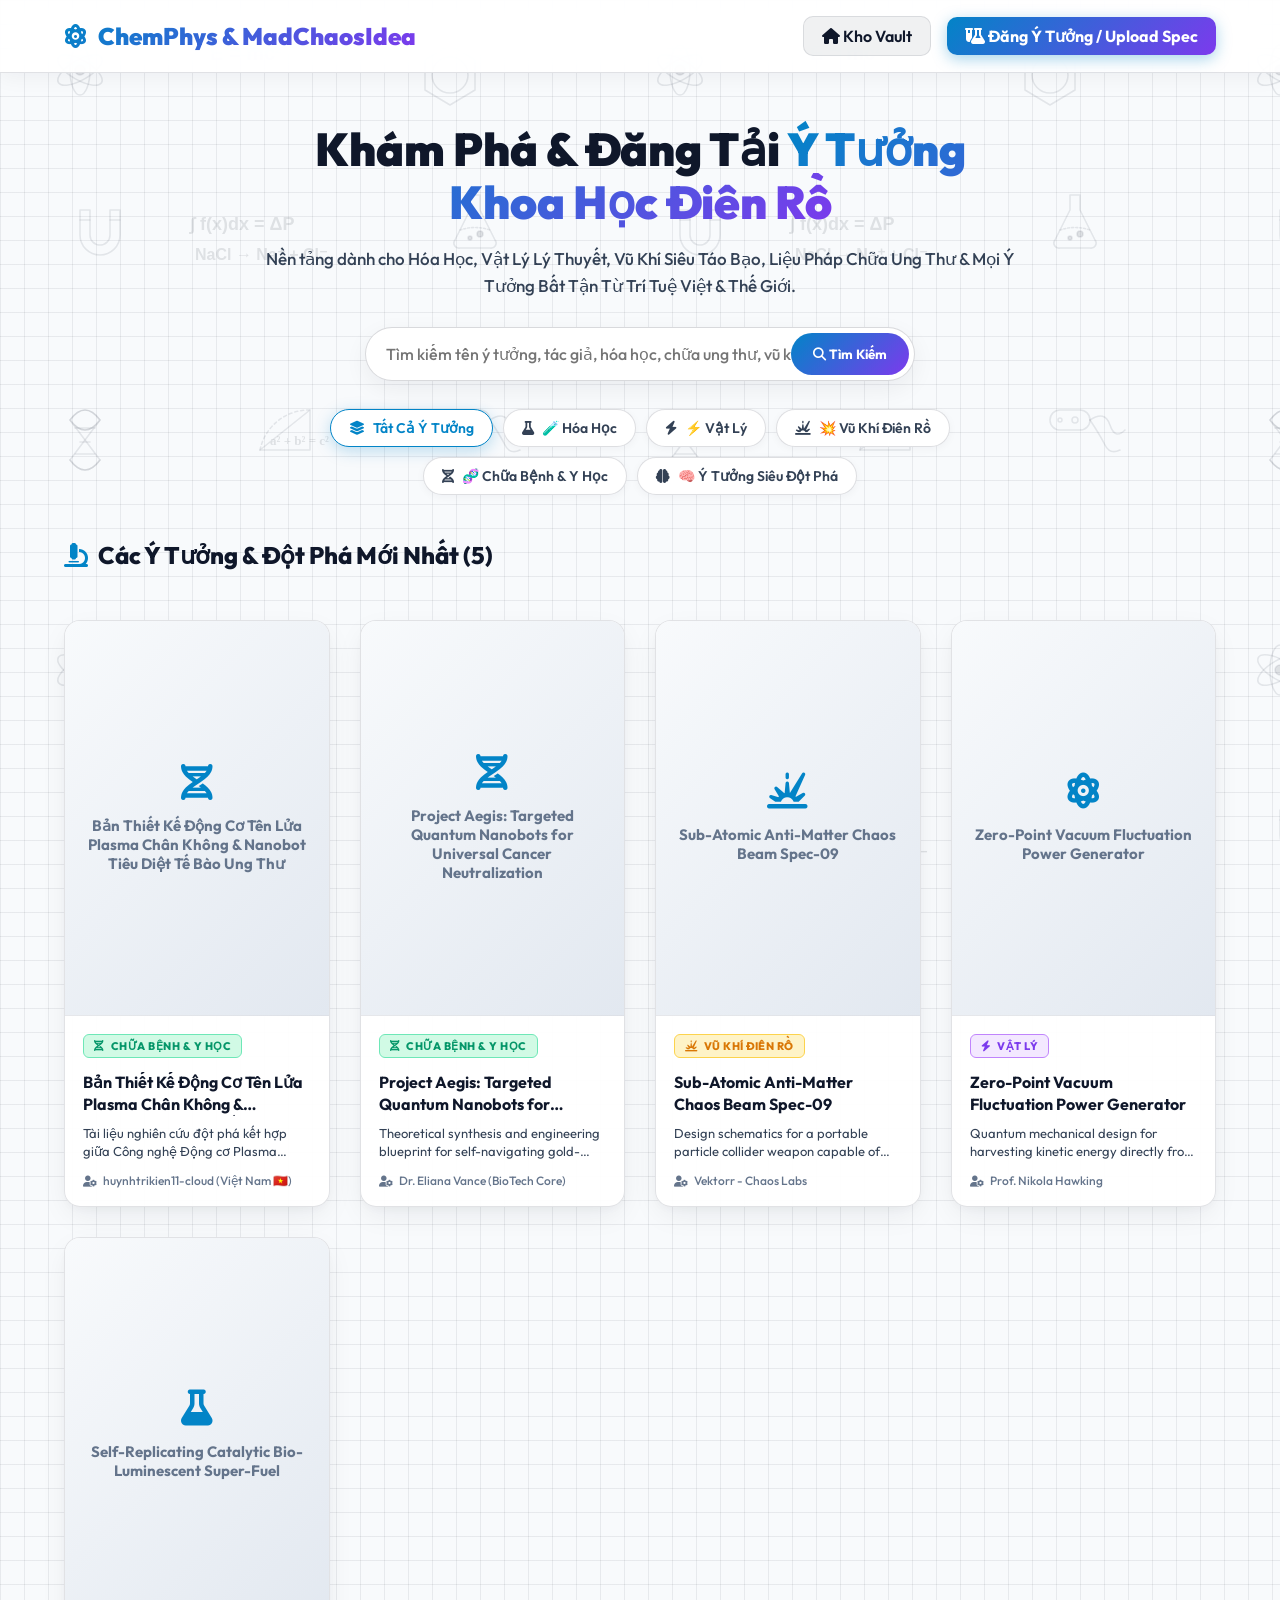
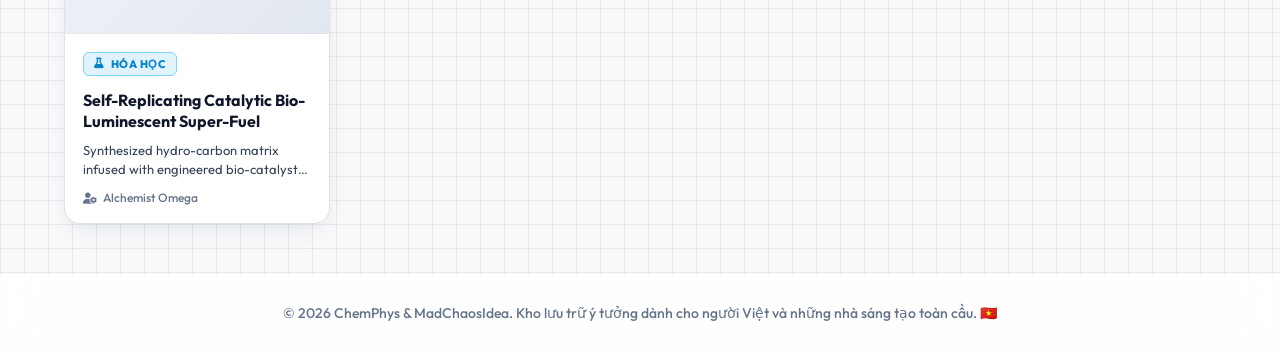
==== commit 6f12525b: "Standardize typography and card font alignment" ====
--- a/index.html
+++ b/index.html
@@ -4,6 +4,10 @@
     <meta charset="UTF-8">
     <meta name="viewport" content="width=device-width, initial-scale=1.0">
     <title>ChemPhys & MadChaosIdea - Kho Lưu Trữ Ý Tưởng Khoa Học & Siêu Táo Bạo</title>
+    <!-- Google Fonts -->
+    <link rel="preconnect" href="https://fonts.googleapis.com">
+    <link rel="preconnect" href="https://fonts.gstatic.com" crossorigin>
+    <link href="https://fonts.googleapis.com/css2?family=Fira+Code:wght@400;600&family=Outfit:wght@300;400;500;600;700;800;900&display=swap" rel="stylesheet">
     <!-- FontAwesome for icons -->
     <link rel="stylesheet" href="https://cdnjs.cloudflare.com/ajax/libs/font-awesome/6.4.0/css/all.min.css">
     <!-- Main styles -->
@@ -217,7 +221,7 @@
                             <div class="comic-info">
                                 ${badgeHtml}
                                 <h3 class="comic-title" title="${escapeHTML(item.title)}">${escapeHTML(item.title)}</h3>
-                                <p style="font-size:13px; color:var(--text-secondary); margin-bottom:10px; line-height:1.4;">${escapeHTML(shortSummary)}</p>
+                                <p class="comic-desc" title="${escapeHTML(summary)}">${escapeHTML(shortSummary)}</p>
                                 <p class="comic-author">
                                     <i class="fa-solid fa-user-gear" style="font-size: 11px; margin-right: 4px;"></i>
                                     ${escapeHTML(item.author || 'Tác giả Ẩn danh')}
--- a/static/css/styles.css
+++ b/static/css/styles.css
@@ -47,11 +47,18 @@
         linear-gradient(90deg, rgba(15, 23, 42, 0.07) 1px, transparent 1px);
     background-size: 24px 24px;
     color: var(--text-primary);
-    font-family: 'Outfit', sans-serif;
+    font-family: 'Outfit', -apple-system, BlinkMacSystemFont, 'Segoe UI', Roboto, 'Helvetica Neue', Arial, sans-serif;
+    -webkit-font-smoothing: antialiased;
+    -moz-osx-font-smoothing: grayscale;
+    text-rendering: optimizeLegibility;
     min-height: 100vh;
     display: flex;
     flex-direction: column;
     overflow-x: hidden;
+}
+
+input, button, select, textarea, optgroup {
+    font-family: 'Outfit', -apple-system, BlinkMacSystemFont, 'Segoe UI', Roboto, 'Helvetica Neue', Arial, sans-serif;
 }
 
 /* Custom Scrollbar */
@@ -391,19 +398,36 @@
     display: flex;
     flex-direction: column;
     flex-grow: 1;
+    gap: 6px;
 }
 .comic-title {
     font-size: 16px;
-    font-weight: 800;
-    margin-bottom: 6px;
-    white-space: nowrap;
+    font-weight: 700;
+    line-height: 1.35;
+    height: 2.7em;
+    display: -webkit-box;
+    -webkit-line-clamp: 2;
+    -webkit-box-orient: vertical;
     overflow: hidden;
     text-overflow: ellipsis;
     color: var(--text-primary);
-}
-.comic-author {
+    margin-bottom: 2px;
+}
+.comic-desc {
     font-size: 13px;
     color: var(--text-secondary);
+    line-height: 1.45;
+    height: 2.9em;
+    display: -webkit-box;
+    -webkit-line-clamp: 2;
+    -webkit-box-orient: vertical;
+    overflow: hidden;
+    text-overflow: ellipsis;
+    margin-bottom: 6px;
+}
+.comic-author {
+    font-size: 12px;
+    color: var(--text-muted);
     white-space: nowrap;
     overflow: hidden;
     text-overflow: ellipsis;
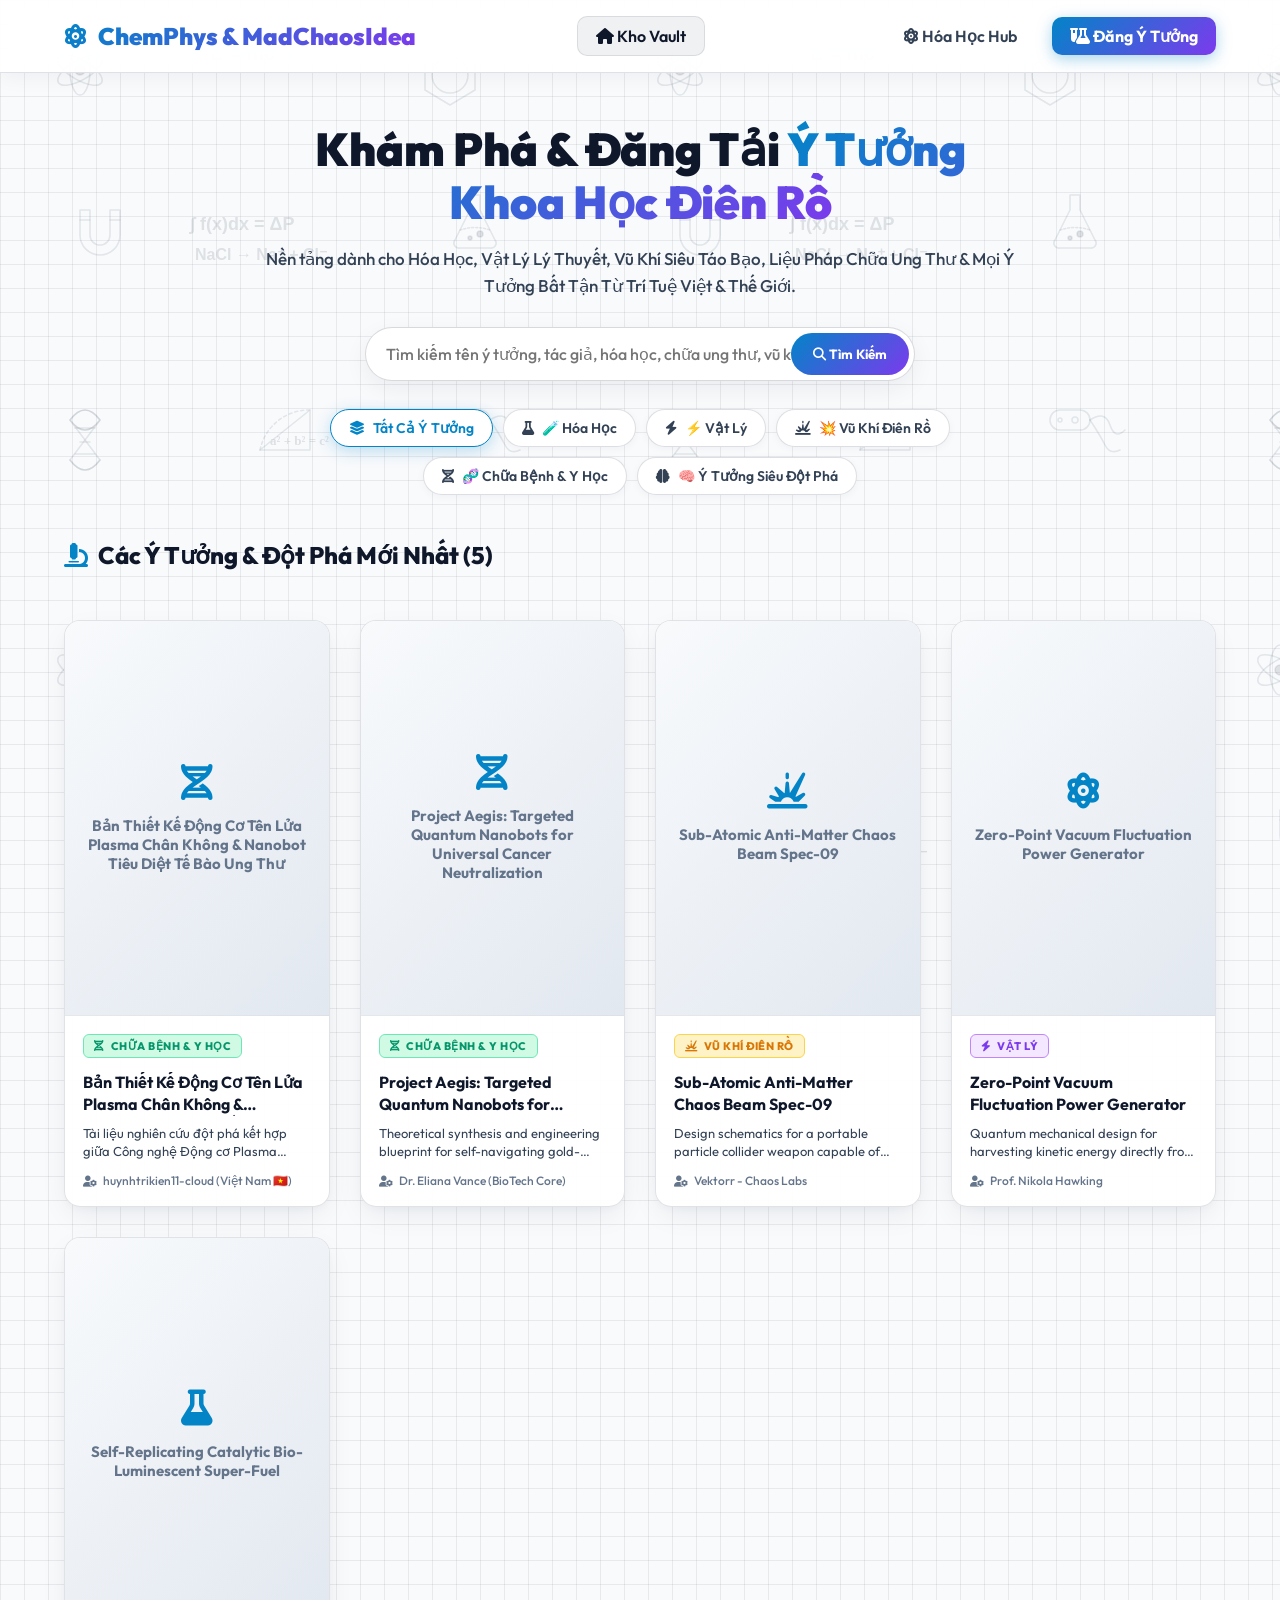
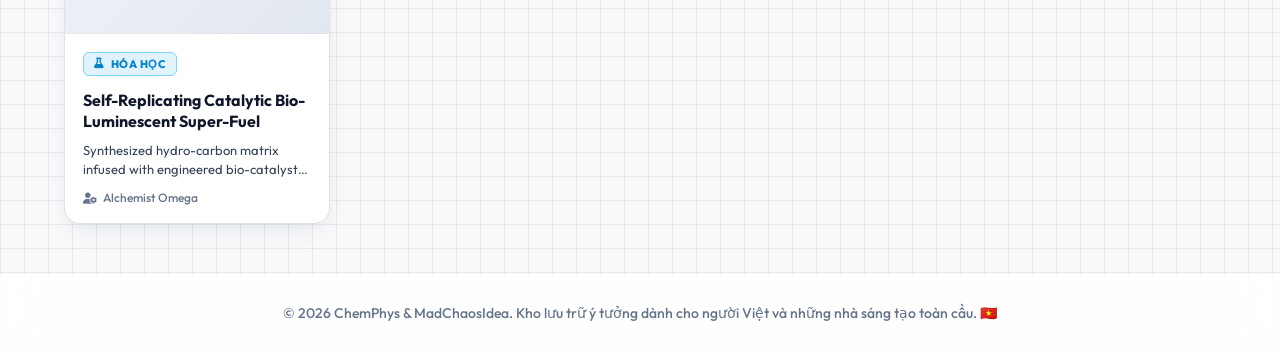
==== commit 72dee4fc: "Initial commit - CHEM THCS web app" ====
--- a/index.html
+++ b/index.html
@@ -31,8 +31,14 @@
                 <a href="index.html" class="nav-btn active">
                     <i class="fa-solid fa-house"></i> Kho Vault
                 </a>
+                <a href="chem_thcs.html" class="nav-btn" style="background: var(--gradient-brand); color: white;">
+                    <i class="fa-solid fa-flask"></i> CHEM THCS
+                </a>
+                <a href="chemistry.html" class="nav-btn">
+                    <i class="fa-solid fa-atom"></i> Hóa Học Hub
+                </a>
                 <a href="upload.html" class="nav-btn nav-btn-primary">
-                    <i class="fa-solid fa-flask-vial"></i> Đăng Ý Tưởng / Upload Spec
+                    <i class="fa-solid fa-flask-vial"></i> Đăng Ý Tưởng
                 </a>
             </nav>
         </div>
